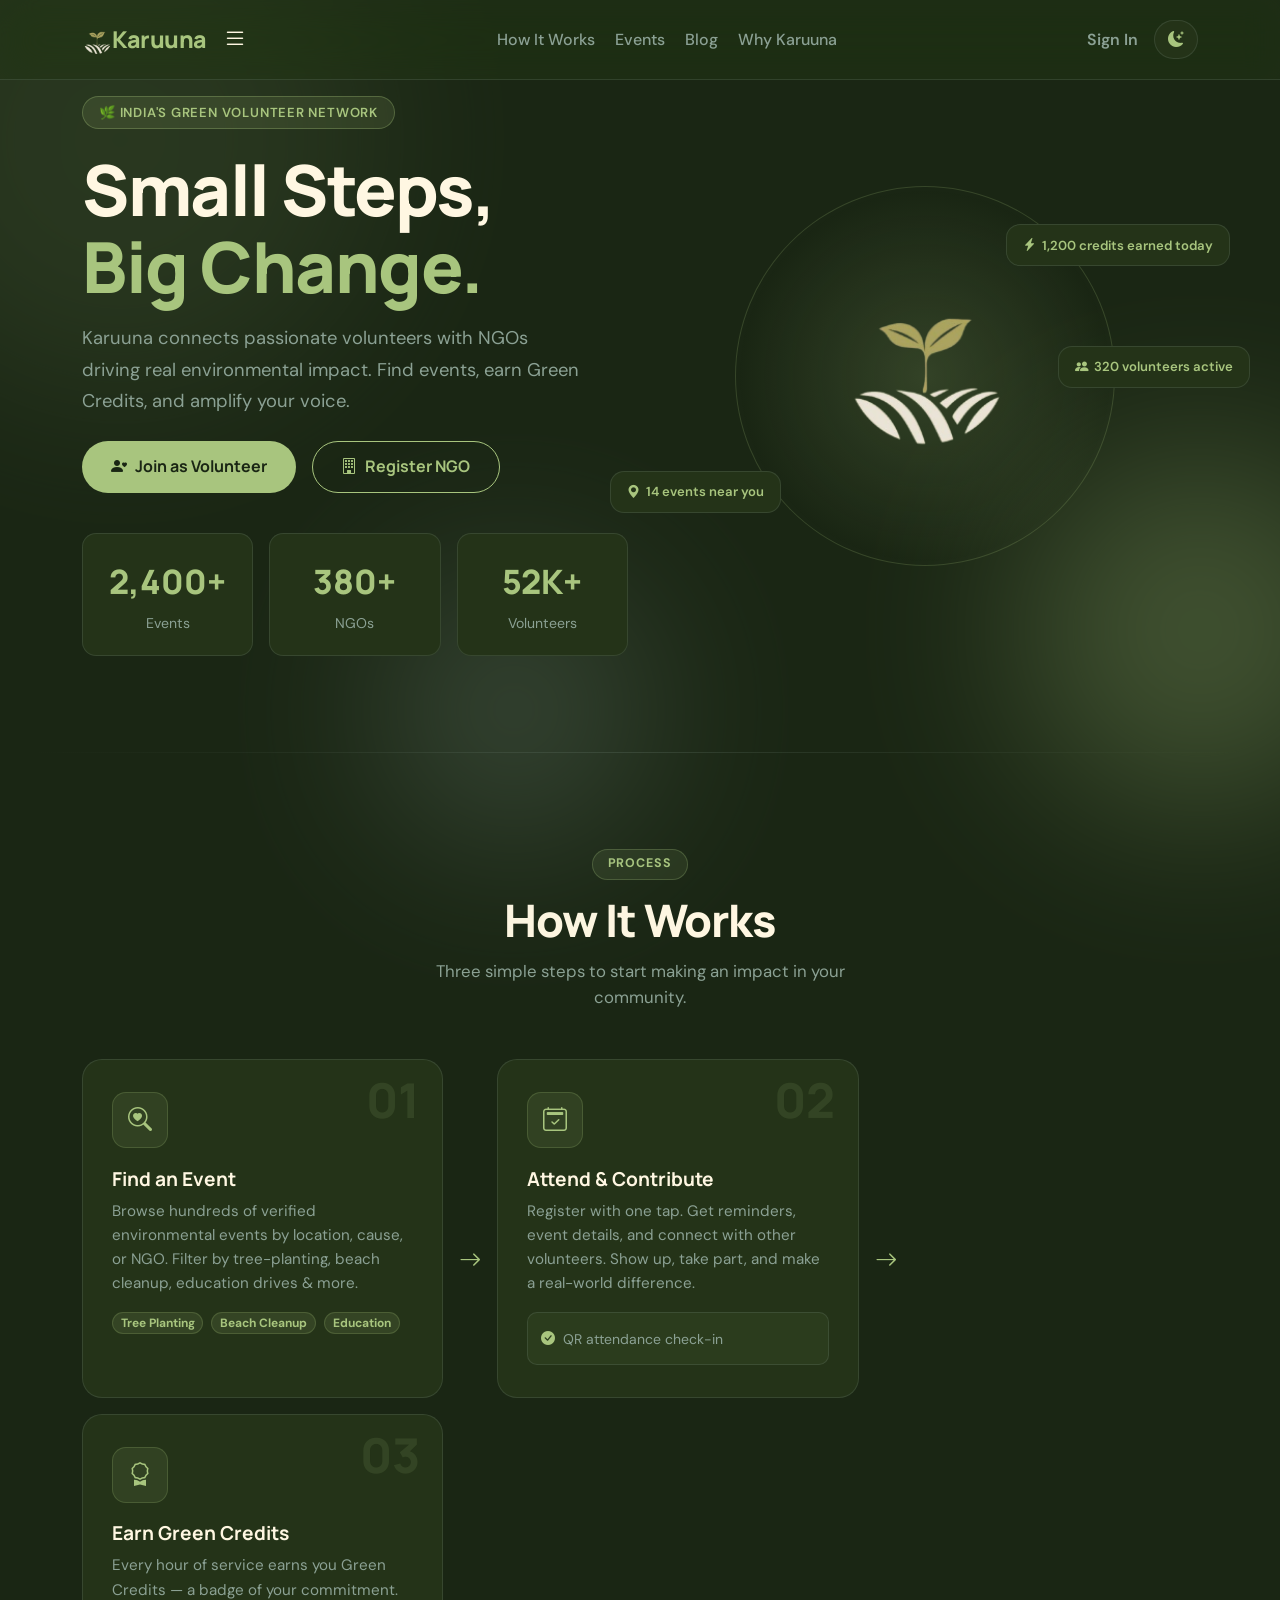
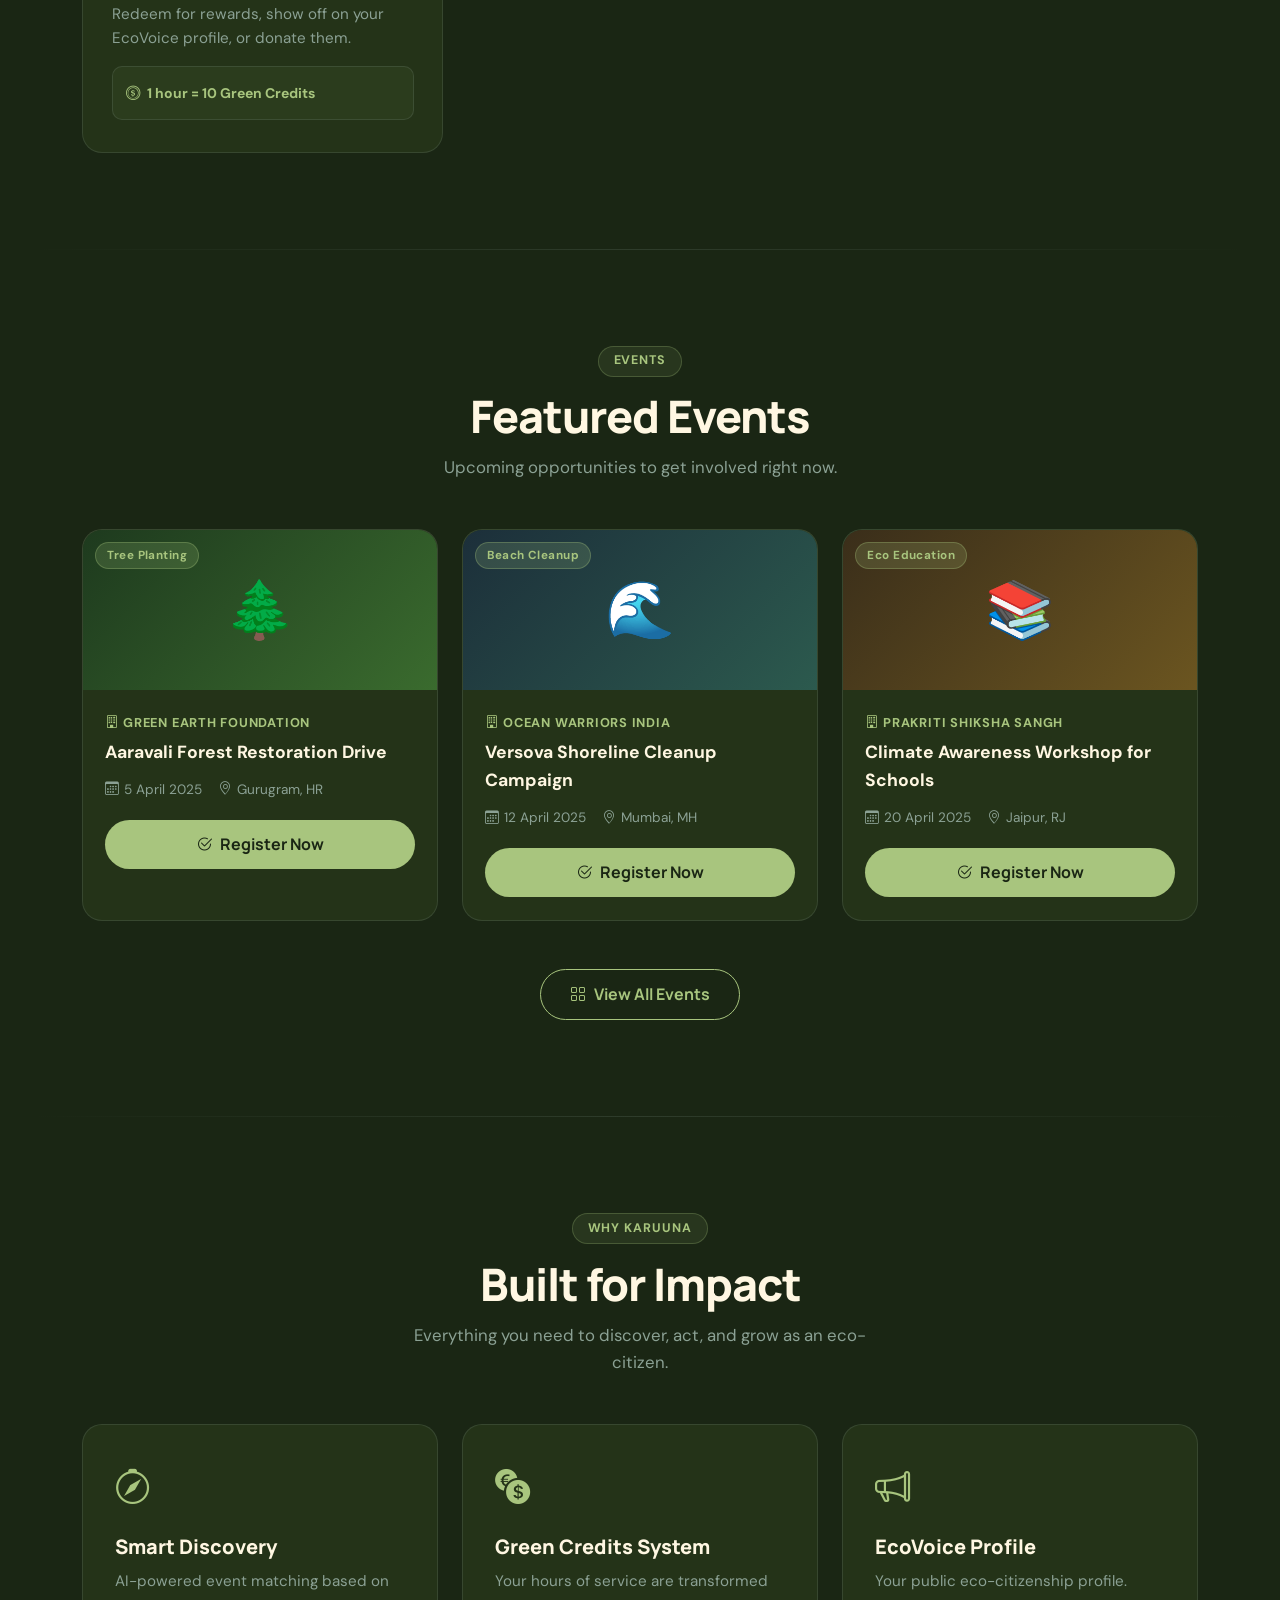
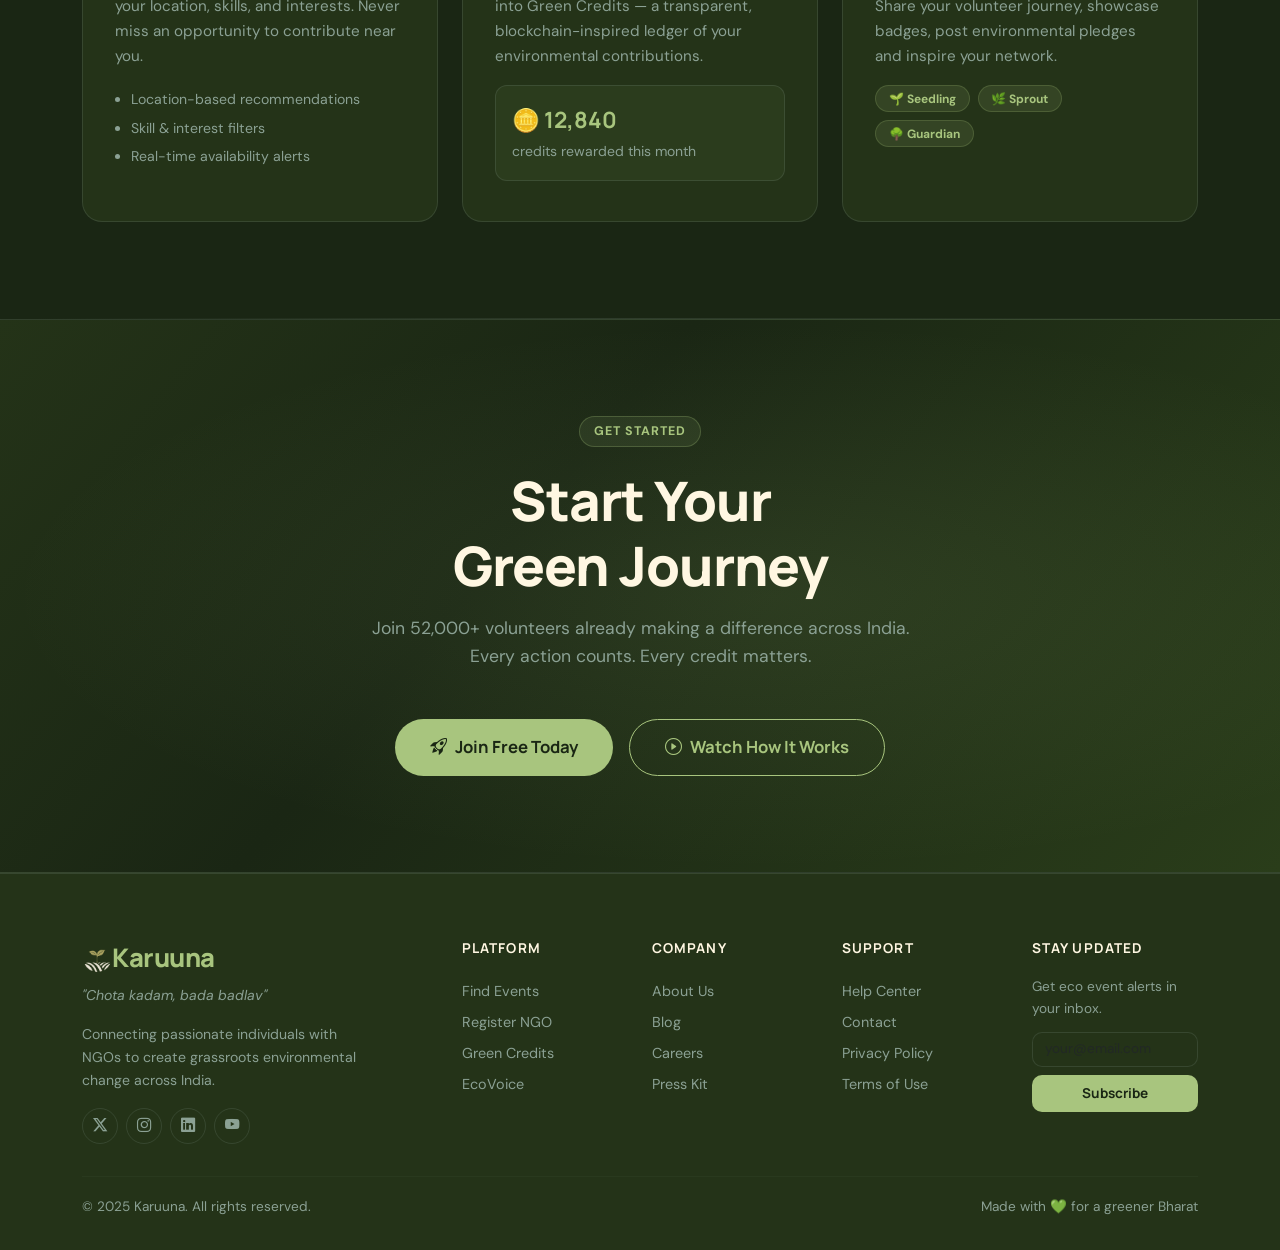
==== index.html @ 05a422e1 "hiee" ====
<!DOCTYPE html>
<html lang="en" data-theme="dark">
<head>
  <meta charset="UTF-8" />
  <meta name="viewport" content="width=device-width, initial-scale=1.0" />
  <title>Karuuna</title>
  <link rel="icon" href="image/weblogo.png">
  <link href="https://fonts.googleapis.com/css2?family=Manrope:wght@400;600;700;800;900&family=DM+Sans:ital,wght@0,300;0,400;0,500;0,600;1,400&display=swap" rel="stylesheet" />
  <link rel="stylesheet" href="https://cdn.jsdelivr.net/npm/bootstrap@5.3.3/dist/css/bootstrap.min.css" />
  <link rel="stylesheet" href="https://cdn.jsdelivr.net/npm/bootstrap-icons@1.11.3/font/bootstrap-icons.min.css" />
  <link rel="stylesheet" href="karuuna.css" />

</head>
<body>

<!-- PAGE TRANSITION OVERLAY -->
<div id="page-transition"></div>

<!-- ══════════ NAVBAR ══════════ -->
<nav id="mainNav" class="navbar navbar-expand-lg">
  <div class="container">
    <a class="navbar-brand ripple-btn" href="#"><img src="image/weblogo.png" alt="logo" width="30">Karuuna </a>
    <!-- <button class="navbar-toggler border-0" type="button" data-bs-toggle="collapse" data-bs-target="#navMenu" style="color:var(--accent)"> -->
      <i class="bi bi-list fs-4"></i>
    </button>
    <div class="collapse navbar-collapse" id="navMenu">
      <ul class="navbar-nav mx-auto gap-1">
        <li class="nav-item"><a class="nav-link" href="index.html#how-it-works">How It Works</a></li>
        <li class="nav-item"><a class="nav-link" href="events.html" data-nav-page="events.html">Events</a></li>
        <li class="nav-item"><a class="nav-link" href="blog.html" data-nav-page="blog.html">Blog</a></li>
        <li class="nav-item"><a class="nav-link" href="index.html#why-karuuna">Why Karuuna</a></li>
      </ul>
      <div class="d-flex align-items-center gap-3 mt-3 mt-lg-0">
        <a href="login.html" class="nav-link" data-nav-page="login.html" style="font-weight:600;color:var(--text-muted)">Sign In</a>
        <button id="themeToggle" title="Toggle theme"> 
          <i class="bi bi-moon-stars-fill" id="themeIcon"></i>
        </button>
      </div>
    </div>
  </div>
</nav>

<!-- ══════════ HERO ══════════ -->
<section id="hero">
  <!-- Blobs -->
  <div class="blob blob-1"></div>
  <div class="blob blob-2"></div>
  <div class="blob blob-3"></div>

  <div class="container position-relative">
    <div class="row align-items-center gy-5">
      <!-- Left -->
      <div class="col-lg-6">
        <div class="hero-eyebrow reveal">🌿 India's Green Volunteer Network</div>
        <h1 class="hero-title reveal d-100">
          Small Steps,<br><span>Big Change.</span>
        </h1>
        <p class="hero-sub reveal d-200">
          Karuuna connects passionate volunteers with NGOs driving real environmental impact. Find events, earn Green Credits, and amplify your voice.
        </p>
        <div class="d-flex flex-wrap gap-3 mt-4 reveal d-300">
          <button class="btn-primary-k ripple-btn" onclick="handleCTA(this,'signup.html')">
            <i class="bi bi-person-heart me-2"></i>Join as Volunteer
          </button>
          <button class="btn-outline-k ripple-btn" onclick="handleCTA(this,'signup.html')">
            <i class="bi bi-building me-2"></i>Register NGO
          </button>
        </div>

        <!-- Stats -->
        <div class="row g-3 mt-4 reveal d-400">
          <div class="col-4">
            <div class="stat-card">
              <div class="stat-number">2,400+</div>
              <div class="stat-label">Events</div>
            </div>
          </div>
          <div class="col-4">
            <div class="stat-card">
              <div class="stat-number">380+</div>
              <div class="stat-label">NGOs</div>
            </div>
          </div>
          <div class="col-4">
            <div class="stat-card">
              <div class="stat-number">52K+</div>
              <div class="stat-label">Volunteers</div>
            </div>
          </div>
        </div>
      </div>

      <!-- Right visual -->
      <div class="col-lg-6 d-none d-lg-flex justify-content-center hero-visual reveal d-200">
        <div class="hero-glow-circle"><img src="image/weblogo.png" alt="logo" width="170"></div>
        <div class="orbit-badge"><i class="bi bi-lightning-charge-fill"></i> 1,200 credits earned today</div>
        <div class="orbit-badge"><i class="bi bi-geo-alt-fill"></i> 14 events near you</div>
        <div class="orbit-badge"><i class="bi bi-people-fill"></i> 320 volunteers active</div>
      </div>
    </div>
  </div>
</section>

<div class="section-divider"></div>

<!-- ══════════ HOW IT WORKS ══════════ -->
<section id="how-it-works">
  <div class="container">
    <div class="text-center mb-5">
      <div class="section-chip reveal">Process</div>
      <h2 class="section-title reveal d-100">How It Works</h2>
      <p class="section-sub reveal d-200">Three simple steps to start making an impact in your community.</p>
    </div>

    <div class="row align-items-stretch g-3">
      <!-- Step 1 -->
      <div class="col-lg-4 reveal">
        <div class="step-card">
          <span class="step-number">01</span>
          <div class="step-icon"><i class="bi bi-search-heart"></i></div>
          <h4>Find an Event</h4>
          <p>Browse hundreds of verified environmental events by location, cause, or NGO. Filter by tree-planting, beach cleanup, education drives & more.</p>
          <div class="mt-3 d-flex flex-wrap gap-2">
            <span class="badge rounded-pill" style="background:rgba(168,197,126,0.12);color:var(--accent);border:1px solid rgba(168,197,126,0.2)">Tree Planting</span>
            <span class="badge rounded-pill" style="background:rgba(168,197,126,0.12);color:var(--accent);border:1px solid rgba(168,197,126,0.2)">Beach Cleanup</span>
            <span class="badge rounded-pill" style="background:rgba(168,197,126,0.12);color:var(--accent);border:1px solid rgba(168,197,126,0.2)">Education</span>
          </div>
        </div>
      </div>

      <!-- Arrow -->
      <div class="col-lg-auto d-none d-lg-flex step-connector">
        <i class="bi bi-arrow-right"></i>
      </div>

      <!-- Step 2 -->
      <div class="col-lg-4 reveal d-200">
        <div class="step-card">
          <span class="step-number">02</span>
          <div class="step-icon"><i class="bi bi-calendar2-check"></i></div>
          <h4>Attend & Contribute</h4>
          <p>Register with one tap. Get reminders, event details, and connect with other volunteers. Show up, take part, and make a real-world difference.</p>
          <div class="mt-3" style="background:rgba(168,197,126,0.06);border-radius:10px;padding:0.8rem;border:1px solid var(--border)">
            <small style="color:var(--text-muted)"><i class="bi bi-check-circle-fill me-1" style="color:var(--accent)"></i> QR attendance check-in</small>
          </div>
        </div>
      </div>

      <!-- Arrow -->
      <div class="col-lg-auto d-none d-lg-flex step-connector">
        <i class="bi bi-arrow-right"></i>
      </div>

      <!-- Step 3 -->
      <div class="col-lg-4 reveal d-300">
        <div class="step-card">
          <span class="step-number">03</span>
          <div class="step-icon"><i class="bi bi-award"></i></div>
          <h4>Earn Green Credits</h4>
          <p>Every hour of service earns you Green Credits — a badge of your commitment. Redeem for rewards, show off on your EcoVoice profile, or donate them.</p>
          <div class="mt-3" style="background:rgba(168,197,126,0.06);border-radius:10px;padding:0.8rem;border:1px solid var(--border)">
            <small style="color:var(--accent);font-weight:700"><i class="bi bi-coin me-1"></i> 1 hour = 10 Green Credits</small>
          </div>
        </div>
      </div>
    </div>
  </div>
</section>

<div class="section-divider"></div>

<!-- ══════════ FEATURED EVENTS ══════════ -->
<section id="events">
  <div class="container">
    <div class="text-center mb-5">
      <div class="section-chip reveal">Events</div>
      <h2 class="section-title reveal d-100">Featured Events</h2>
      <p class="section-sub reveal d-200">Upcoming opportunities to get involved right now.</p>
    </div>

    <div class="row g-4">
      <!-- Event 1 -->
      <div class="col-md-4 reveal">
        <div class="event-card">
          <div class="event-thumb e1">
            🌲
            <span class="badge-type">Tree Planting</span>
          </div>
          <div class="event-body">
            <div class="event-ngo"><i class="bi bi-building me-1"></i>Green Earth Foundation</div>
            <div class="event-title">Aaravali Forest Restoration Drive</div>
            <div class="event-meta">
              <span><i class="bi bi-calendar3"></i> 5 April 2025</span>
              <span><i class="bi bi-geo-alt"></i> Gurugram, HR</span>
            </div>
            <button class="btn-primary-k ripple-btn w-100" onclick="handleCTA(this)">
              <i class="bi bi-check2-circle me-2"></i>Register Now
            </button>
          </div>
        </div>
      </div>

      <!-- Event 2 -->
      <div class="col-md-4 reveal d-200">
        <div class="event-card">
          <div class="event-thumb e2">
            🌊
            <span class="badge-type">Beach Cleanup</span>
          </div>
          <div class="event-body">
            <div class="event-ngo"><i class="bi bi-building me-1"></i>Ocean Warriors India</div>
            <div class="event-title">Versova Shoreline Cleanup Campaign</div>
            <div class="event-meta">
              <span><i class="bi bi-calendar3"></i> 12 April 2025</span>
              <span><i class="bi bi-geo-alt"></i> Mumbai, MH</span>
            </div>
            <button class="btn-primary-k ripple-btn w-100" onclick="handleCTA(this)">
              <i class="bi bi-check2-circle me-2"></i>Register Now
            </button>
          </div>
        </div>
      </div>

      <!-- Event 3 -->
      <div class="col-md-4 reveal d-300">
        <div class="event-card">
          <div class="event-thumb e3">
            📚
            <span class="badge-type">Eco Education</span>
          </div>
          <div class="event-body">
            <div class="event-ngo"><i class="bi bi-building me-1"></i>Prakriti Shiksha Sangh</div>
            <div class="event-title">Climate Awareness Workshop for Schools</div>
            <div class="event-meta">
              <span><i class="bi bi-calendar3"></i> 20 April 2025</span>
              <span><i class="bi bi-geo-alt"></i> Jaipur, RJ</span>
            </div>
            <button class="btn-primary-k ripple-btn w-100" onclick="handleCTA(this)">
              <i class="bi bi-check2-circle me-2"></i>Register Now
            </button>
          </div>
        </div>
      </div>
    </div>

    <div class="text-center mt-5 reveal">
      <button class="btn-outline-k ripple-btn" onclick="handleCTA(this)">
        <i class="bi bi-grid me-2"></i>View All Events
      </button>
    </div>
  </div>
</section>

<div class="section-divider"></div>

<!-- ══════════ WHY KARUUNA ══════════ -->
<section id="why-karuuna">
  <div class="container">
    <div class="text-center mb-5">
      <div class="section-chip reveal">Why Karuuna</div>
      <h2 class="section-title reveal d-100">Built for Impact</h2>
      <p class="section-sub reveal d-200">Everything you need to discover, act, and grow as an eco-citizen.</p>
    </div>

    <div class="row g-4">
      <!-- Discovery -->
      <div class="col-md-4 reveal">
        <div class="feature-card">
          <div class="feature-icon"><i class="bi bi-compass"></i></div>
          <h4>Smart Discovery</h4>
          <p>AI-powered event matching based on your location, skills, and interests. Never miss an opportunity to contribute near you.</p>
          <ul class="mt-3 ps-3" style="color:var(--text-muted);font-size:0.88rem;line-height:2">
            <li>Location-based recommendations</li>
            <li>Skill & interest filters</li>
            <li>Real-time availability alerts</li>
          </ul>
        </div>
      </div>

      <!-- Green Credits -->
      <div class="col-md-4 reveal d-200">
        <div class="feature-card">
          <div class="feature-icon"><i class="bi bi-currency-exchange"></i></div>
          <h4>Green Credits System</h4>
          <p>Your hours of service are transformed into Green Credits — a transparent, blockchain-inspired ledger of your environmental contributions.</p>
          <div class="mt-3 p-3" style="background:rgba(168,197,126,0.06);border-radius:12px;border:1px solid var(--border)">
            <div style="color:var(--accent);font-weight:700;font-size:1.4rem;font-family:Manrope">🪙 12,840</div>
            <small style="color:var(--text-muted)">credits rewarded this month</small>
          </div>
        </div>
      </div>

      <!-- EcoVoice -->
      <div class="col-md-4 reveal d-300">
        <div class="feature-card">
          <div class="feature-icon"><i class="bi bi-megaphone"></i></div>
          <h4>EcoVoice Profile</h4>
          <p>Your public eco-citizenship profile. Share your volunteer journey, showcase badges, post environmental pledges and inspire your network.</p>
          <div class="d-flex gap-2 mt-3 flex-wrap">
            <span class="badge rounded-pill" style="background:rgba(168,197,126,0.12);color:var(--accent);border:1px solid rgba(168,197,126,0.2);padding:0.4rem 0.8rem">🌱 Seedling</span>
            <span class="badge rounded-pill" style="background:rgba(168,197,126,0.12);color:var(--accent);border:1px solid rgba(168,197,126,0.2);padding:0.4rem 0.8rem">🌿 Sprout</span>
            <span class="badge rounded-pill" style="background:rgba(168,197,126,0.12);color:var(--accent);border:1px solid rgba(168,197,126,0.2);padding:0.4rem 0.8rem">🌳 Guardian</span>
          </div>
        </div>
      </div>
    </div>
  </div>
</section>

<div class="section-divider"></div>

<!-- ══════════ CTA BANNER ══════════ -->
<section id="cta-banner">
  <div class="container position-relative text-center">
    <div class="reveal">
      <div class="section-chip">Get Started</div>
      <h2 class="cta-title mt-2">Start Your<br>Green Journey</h2>
      <p class="cta-sub mt-3 mb-5">Join 52,000+ volunteers already making a difference across India.<br>Every action counts. Every credit matters.</p>
      <div class="d-flex justify-content-center flex-wrap gap-3">
        <button class="btn-primary-k ripple-btn" style="padding:0.9rem 2.2rem;font-size:1.05rem" onclick="handleCTA(this)">
          <i class="bi bi-rocket-takeoff me-2"></i>Join Free Today
        </button>
        <button class="btn-outline-k ripple-btn" style="padding:0.9rem 2.2rem;font-size:1.05rem" onclick="handleCTA(this)">
          <i class="bi bi-play-circle me-2"></i>Watch How It Works
        </button>
      </div>
    </div>
  </div>
</section>

<!-- ══════════ FOOTER ══════════ -->
<footer>
  <div class="container">
    <div class="row gy-4">
      <!-- Brand -->
      <div class="col-lg-4">
        <div class="footer-brand"><img src="image/weblogo.png" alt="logo" width="30">Karuuna </div>
        <div class="footer-tagline">"Chota kadam, bada badlav"</div>
        <p class="mt-3" style="color:var(--text-muted);font-size:0.88rem;max-width:280px;line-height:1.65">
          Connecting passionate individuals with NGOs to create grassroots environmental change across India.
        </p>
        <div class="d-flex gap-2 mt-3">
          <a href="#" class="social-icon"><i class="bi bi-twitter-x"></i></a>
          <a href="#" class="social-icon"><i class="bi bi-instagram"></i></a>
          <a href="#" class="social-icon"><i class="bi bi-linkedin"></i></a>
          <a href="#" class="social-icon"><i class="bi bi-youtube"></i></a>
        </div>
      </div>

      <!-- Links -->
      <div class="col-6 col-lg-2">
        <div class="footer-heading">Platform</div>
        <a href="#" class="footer-link">Find Events</a>
        <a href="#" class="footer-link">Register NGO</a>
        <a href="#" class="footer-link">Green Credits</a>
        <a href="#" class="footer-link">EcoVoice</a>
      </div>

      <div class="col-6 col-lg-2">
        <div class="footer-heading">Company</div>
        <a href="#" class="footer-link">About Us</a>
        <a href="#" class="footer-link">Blog</a>
        <a href="#" class="footer-link">Careers</a>
        <a href="#" class="footer-link">Press Kit</a>
      </div>

      <div class="col-6 col-lg-2">
        <div class="footer-heading">Support</div>
        <a href="#" class="footer-link">Help Center</a>
        <a href="#" class="footer-link">Contact</a>
        <a href="#" class="footer-link">Privacy Policy</a>
        <a href="#" class="footer-link">Terms of Use</a>
      </div>

      <!-- Newsletter -->
      <div class="col-lg-2">
        <div class="footer-heading">Stay Updated</div>
        <p style="color:var(--text-muted);font-size:0.85rem;margin-bottom:0.8rem">Get eco event alerts in your inbox.</p>
        <div class="d-flex gap-2 flex-column">
          <input type="email" placeholder="your@email.com" class="form-control" style="background:var(--card-bg);border:1px solid var(--border);color:var(--text);border-radius:10px;font-size:0.85rem" />
          <button class="btn-primary-k ripple-btn" style="border-radius:10px;padding:0.5rem 1rem;font-size:0.85rem" onclick="handleCTA(this)">Subscribe</button>
        </div>
      </div>
    </div>

    <hr class="footer-divider" />
    <div class="d-flex flex-wrap justify-content-between align-items-center gap-2 footer-bottom">
      <span>© 2025 Karuuna. All rights reserved.</span>
      <span>Made with 💚 for a greener Bharat</span>
    </div>
  </div>
</footer>

<script src="https://cdn.jsdelivr.net/npm/bootstrap@5.3.3/dist/js/bootstrap.bundle.min.js"></script>
<script src="karuuna.js"></script>
<script>
  // ── Scroll-hide navbar ──────────────────────────
  const nav = document.getElementById('mainNav');
  let lastY = 0;
  window.addEventListener('scroll', () => {
    const y = window.scrollY;
    nav.classList.toggle('hide', y > lastY && y > 100);
    lastY = y;
  });

  // ── Dark mode toggle ────────────────────────────
  const html = document.documentElement;
  const icon = document.getElementById('themeIcon');
  document.getElementById('themeToggle').addEventListener('click', () => {
    const isDark = html.getAttribute('data-theme') === 'dark';
    html.setAttribute('data-theme', isDark ? 'light' : 'dark');
    icon.className = isDark ? 'bi bi-sun-fill' : 'bi bi-moon-stars-fill';
  });

  // ── Ripple effect ───────────────────────────────
  document.querySelectorAll('.ripple-btn').forEach(btn => {
    btn.addEventListener('click', function (e) {
      const ripple = document.createElement('span');
      ripple.className = 'ripple';
      const rect = this.getBoundingClientRect();
      const size = Math.max(rect.width, rect.height);
      ripple.style.cssText = `width:${size}px;height:${size}px;left:${e.clientX - rect.left - size/2}px;top:${e.clientY - rect.top - size/2}px`;
      this.appendChild(ripple);
      ripple.addEventListener('animationend', () => ripple.remove());
    });
  });

  // ── CTA page transition ─────────────────────────
  function handleCTA(btn) {
    const overlay = document.getElementById('page-transition');
    overlay.classList.add('active');
    setTimeout(() => overlay.classList.remove('active'), 700);
  }

  // ── Scroll reveal ───────────────────────────────
  const observer = new IntersectionObserver(entries => {
    entries.forEach(e => { if (e.isIntersecting) e.target.classList.add('visible'); });
  }, { threshold: 0.12 });
  document.querySelectorAll('.reveal').forEach(el => observer.observe(el));
</script>
</body>
</html>
---- karuuna.css ----
/* ═══════════════════════════════════════════════════════
   KARUUNA — Shared Stylesheet
   All pages import this file for consistent design.
═══════════════════════════════════════════════════════ */

/* ── FONTS (import in HTML <head>) ─────────────────── */
/* @import url('https://fonts.googleapis.com/css2?family=Manrope:wght@400;600;700;800;900&family=DM+Sans:ital,wght@0,300;0,400;0,500;0,600;1,400&display=swap'); */

/* ── CSS VARIABLES ──────────────────────────────────── */
:root {
  --bg:          #1a2614;
  --primary:     #4F633D;
  --secondary:   #8BA194;
  --cream:       #FFF7E2;
  --card-bg:     #243318;
  --accent:      #A8C57E;
  --text:        #FFF7E2;
  --text-muted:  #8BA194;
  --border:      rgba(139,161,148,0.18);
  --glass:       rgba(36,51,24,0.55);
  --shadow:      0 8px 40px rgba(0,0,0,0.45);
  --radius-lg:   20px;
  --radius-md:   14px;
  --radius-sm:   10px;
  --radius-pill: 50px;
}

[data-theme="light"] {
  --bg:          #f4f8f0;
  --primary:     #4F633D;
  --secondary:   #5e7a65;
  --cream:       #1a2614;
  --card-bg:     #ddebd5;
  --accent:      #3a5c28;
  --text:        #1a2614;
  --text-muted:  #4F633D;
  --border:      rgba(79,99,61,0.18);
  --glass:       rgba(220,235,208,0.72);
}

/* ── RESET & BASE ────────────────────────────────────── */
*, *::before, *::after { box-sizing: border-box; margin: 0; padding: 0; }
html { scroll-behavior: smooth; }

body {
  background: var(--bg);
  color: var(--text);
  font-family: 'DM Sans', sans-serif;
  font-size: 1rem;
  line-height: 1.6;
  transition: background 0.4s, color 0.4s;
  overflow-x: hidden;
}

h1, h2, h3, h4, h5, h6 { font-family: 'Manrope', sans-serif; }
a { text-decoration: none; }
img { max-width: 100%; }

/* ── PAGE TRANSITION ────────────────────────────────── */
#page-transition {
  position: fixed;
  inset: 0;
  background: var(--accent);
  z-index: 9999;
  transform: translateX(-100%);
  transition: transform 0.4s cubic-bezier(0.77,0,0.18,1);
  pointer-events: none;
}
#page-transition.active { transform: translateX(0); }

/* ── NAVBAR ─────────────────────────────────────────── */
#mainNav {
  position: fixed; top: 0; left: 0; right: 0; z-index: 1000;
  padding: 1rem 0;
  background: var(--glass);
  backdrop-filter: blur(18px) saturate(1.4);
  -webkit-backdrop-filter: blur(18px) saturate(1.4);
  border-bottom: 1px solid var(--border);
  transition: transform 0.35s ease, background 0.4s;
}
#mainNav.hide { transform: translateY(-110%); }

.navbar-brand {
  font-family: 'Manrope', sans-serif;
  font-weight: 900;
  font-size: 1.45rem;
  color: var(--accent) !important;
  letter-spacing: -0.5px;
}
.nav-link {
  color: var(--text-muted) !important;
  font-weight: 500;
  transition: color 0.2s;
}
.nav-link:hover,
.nav-link.active { color: var(--accent) !important; }

#themeToggle {
  background: var(--card-bg);
  border: 1px solid var(--border);
  color: var(--accent);
  border-radius: var(--radius-pill);
  padding: 0.35rem 0.8rem;
  font-size: 1rem;
  cursor: pointer;
  transition: background 0.2s;
}
#themeToggle:hover { background: var(--primary); }

/* ── BUTTONS ────────────────────────────────────────── */
.btn-primary-k {
  background: var(--accent);
  color: #1a2614;
  border: none;
  border-radius: var(--radius-pill);
  font-family: 'Manrope', sans-serif;
  font-weight: 700;
  padding: 0.75rem 1.8rem;
  font-size: 1rem;
  cursor: pointer;
  position: relative;
  overflow: hidden;
  transition: transform 0.2s, box-shadow 0.2s;
  display: inline-flex;
  align-items: center;
  justify-content: center;
}
.btn-primary-k:hover { transform: translateY(-2px); box-shadow: 0 6px 28px rgba(168,197,126,0.4); }

.btn-outline-k {
  background: transparent;
  color: var(--accent);
  border: 1.5px solid var(--accent);
  border-radius: var(--radius-pill);
  font-family: 'Manrope', sans-serif;
  font-weight: 700;
  padding: 0.75rem 1.8rem;
  font-size: 1rem;
  cursor: pointer;
  transition: background 0.2s, color 0.2s, transform 0.2s;
  display: inline-flex;
  align-items: center;
  justify-content: center;
}
.btn-outline-k:hover { background: var(--accent); color: #1a2614; transform: translateY(-2px); }

.btn-danger-k {
  background: #d94f4f;
  color: #fff;
  border: none;
  border-radius: var(--radius-pill);
  font-family: 'Manrope', sans-serif;
  font-weight: 700;
  padding: 0.65rem 1.5rem;
  font-size: 0.95rem;
  cursor: pointer;
  transition: transform 0.2s, box-shadow 0.2s;
}
.btn-danger-k:hover { transform: translateY(-2px); box-shadow: 0 4px 20px rgba(217,79,79,0.4); }

/* ripple */
.ripple-btn { position: relative; overflow: hidden; }
.ripple-btn .ripple {
  position: absolute;
  border-radius: 50%;
  background: rgba(255,255,255,0.3);
  transform: scale(0);
  animation: rippleAnim 0.6s linear;
  pointer-events: none;
}
@keyframes rippleAnim { to { transform: scale(4); opacity: 0; } }

/* ── FORM ELEMENTS ──────────────────────────────────── */
.k-input {
  width: 100%;
  background: var(--card-bg);
  border: 1px solid var(--border);
  color: var(--text);
  border-radius: var(--radius-md);
  padding: 0.75rem 1rem;
  font-family: 'DM Sans', sans-serif;
  font-size: 0.95rem;
  transition: border-color 0.2s, box-shadow 0.2s;
  outline: none;
}
.k-input::placeholder { color: var(--text-muted); }
.k-input:focus { border-color: var(--accent); box-shadow: 0 0 0 3px rgba(168,197,126,0.15); }

.k-select {
  width: 100%;
  background: var(--card-bg);
  border: 1px solid var(--border);
  color: var(--text);
  border-radius: var(--radius-md);
  padding: 0.75rem 1rem;
  font-family: 'DM Sans', sans-serif;
  font-size: 0.95rem;
  outline: none;
  cursor: pointer;
  appearance: none;
  background-image: url("data:image/svg+xml,%3Csvg xmlns='http://www.w3.org/2000/svg' width='12' height='12' viewBox='0 0 12 12'%3E%3Cpath fill='%238BA194' d='M6 8L1 3h10z'/%3E%3C/svg%3E");
  background-repeat: no-repeat;
  background-position: right 1rem center;
}
.k-select:focus { border-color: var(--accent); }

.k-label {
  display: block;
  font-weight: 600;
  font-size: 0.88rem;
  color: var(--text-muted);
  margin-bottom: 0.45rem;
  text-transform: uppercase;
  letter-spacing: 0.05em;
}

.form-group { margin-bottom: 1.4rem; }

/* ── SECTION SHARED ──────────────────────────────────── */
section { padding: 6rem 0; }

.section-chip {
  display: inline-block;
  background: rgba(168,197,126,0.1);
  color: var(--accent);
  border: 1px solid rgba(168,197,126,0.25);
  border-radius: var(--radius-pill);
  padding: 0.28rem 0.9rem;
  font-size: 0.78rem;
  font-weight: 700;
  letter-spacing: 0.08em;
  text-transform: uppercase;
  margin-bottom: 0.8rem;
}
.section-title {
  font-size: clamp(1.9rem, 4vw, 2.8rem);
  font-weight: 800;
  letter-spacing: -1px;
  color: var(--text);
}
.section-sub {
  color: var(--text-muted);
  font-size: 1.05rem;
  max-width: 500px;
  margin: 0.7rem auto 0;
}

.section-divider {
  height: 1px;
  background: linear-gradient(90deg, transparent, var(--border), transparent);
  margin: 0 2rem;
}

/* ── CARDS ───────────────────────────────────────────── */
.k-card {
  background: var(--card-bg);
  border: 1px solid var(--border);
  border-radius: var(--radius-lg);
  padding: 2rem;
  transition: transform 0.3s, box-shadow 0.3s;
}
.k-card:hover {
  transform: translateY(-6px);
  box-shadow: 0 20px 50px rgba(0,0,0,0.3);
}

/* ── EVENT CARDS ─────────────────────────────────────── */
.event-card {
  background: var(--card-bg);
  border: 1px solid var(--border);
  border-radius: var(--radius-lg);
  overflow: hidden;
  transition: transform 0.3s, box-shadow 0.3s;
  height: 100%;
}
.event-card:hover { transform: translateY(-8px); box-shadow: 0 20px 50px rgba(0,0,0,0.35); }

.event-thumb {
  height: 160px;
  display: flex;
  align-items: center;
  justify-content: center;
  font-size: 3.5rem;
  position: relative;
}
.event-thumb.e1 { background: linear-gradient(135deg, #1e3a1e, #3a6b2e); }
.event-thumb.e2 { background: linear-gradient(135deg, #1c2f3a, #2c5a4e); }
.event-thumb.e3 { background: linear-gradient(135deg, #3a2e1a, #6b5520); }
.event-thumb.e4 { background: linear-gradient(135deg, #2a1a3a, #4e2c6b); }
.event-thumb.e5 { background: linear-gradient(135deg, #1a3a35, #2c6b5a); }
.event-thumb.e6 { background: linear-gradient(135deg, #3a1a1a, #6b2c2c); }

.badge-type {
  position: absolute;
  top: 12px; left: 12px;
  background: rgba(168,197,126,0.18);
  color: var(--accent);
  border: 1px solid rgba(168,197,126,0.3);
  border-radius: var(--radius-pill);
  padding: 0.2rem 0.7rem;
  font-size: 0.73rem;
  font-weight: 700;
  letter-spacing: 0.04em;
}
.event-body { padding: 1.4rem; }
.event-ngo {
  color: var(--accent);
  font-size: 0.8rem;
  font-weight: 700;
  text-transform: uppercase;
  letter-spacing: 0.06em;
  margin-bottom: 0.3rem;
}
.event-title { font-weight: 700; font-size: 1.1rem; margin-bottom: 0.8rem; color: var(--text); }
.event-meta { color: var(--text-muted); font-size: 0.85rem; display: flex; gap: 1rem; flex-wrap: wrap; margin-bottom: 1.2rem; }
.event-meta span { display: flex; align-items: center; gap: 0.3rem; }

.credits-badge {
  position: absolute;
  top: 12px; right: 12px;
  background: rgba(168,197,126,0.2);
  border: 1px solid rgba(168,197,126,0.35);
  border-radius: var(--radius-pill);
  padding: 0.2rem 0.65rem;
  font-size: 0.75rem;
  font-weight: 700;
  color: var(--accent);
}

/* ── STEP CARDS (How It Works) ───────────────────────── */
.step-card {
  background: var(--card-bg);
  border: 1px solid var(--border);
  border-radius: var(--radius-lg);
  padding: 2rem 1.8rem;
  position: relative;
  transition: transform 0.3s, box-shadow 0.3s;
  height: 100%;
}
.step-card:hover { transform: translateY(-8px); box-shadow: 0 20px 50px rgba(0,0,0,0.3); }
.step-number {
  font-family: 'Manrope', sans-serif;
  font-size: 3rem;
  font-weight: 900;
  color: rgba(168,197,126,0.12);
  position: absolute;
  top: 1rem; right: 1.4rem;
  line-height: 1;
}
.step-icon {
  width: 56px; height: 56px;
  background: rgba(168,197,126,0.1);
  border: 1px solid rgba(168,197,126,0.2);
  border-radius: var(--radius-md);
  display: flex; align-items: center; justify-content: center;
  font-size: 1.5rem;
  color: var(--accent);
  margin-bottom: 1.2rem;
}
.step-card h4 { font-weight: 700; font-size: 1.2rem; color: var(--text); margin-bottom: 0.5rem; }
.step-card p { color: var(--text-muted); font-size: 0.95rem; }
.step-connector {
  display: flex; align-items: center; justify-content: center;
  color: var(--accent); font-size: 1.4rem; padding-top: 4rem;
}

/* ── FEATURE CARDS ───────────────────────────────────── */
.feature-card {
  background: var(--card-bg);
  border: 1px solid var(--border);
  border-radius: var(--radius-lg);
  padding: 2.2rem 2rem;
  transition: transform 0.3s, box-shadow 0.3s, border-color 0.3s;
  height: 100%;
  position: relative;
  overflow: hidden;
}
.feature-card::before {
  content: '';
  position: absolute;
  top: 0; left: 0; right: 0;
  height: 3px;
  background: linear-gradient(90deg, var(--accent), transparent);
  opacity: 0;
  transition: opacity 0.3s;
}
.feature-card:hover { transform: translateY(-8px); box-shadow: 0 20px 50px rgba(0,0,0,0.3); border-color: rgba(168,197,126,0.35); }
.feature-card:hover::before { opacity: 1; }
.feature-icon { font-size: 2.2rem; color: var(--accent); margin-bottom: 1.2rem; }
.feature-card h4 { font-weight: 800; font-size: 1.25rem; margin-bottom: 0.6rem; }
.feature-card p { color: var(--text-muted); font-size: 0.95rem; line-height: 1.65; }

/* ── STAT CARDS ──────────────────────────────────────── */
.stat-card {
  background: var(--card-bg);
  border: 1px solid var(--border);
  border-radius: var(--radius-md);
  padding: 1.3rem 1.5rem;
  text-align: center;
  backdrop-filter: blur(8px);
}
.stat-number {
  font-family: 'Manrope', sans-serif;
  font-size: 2.1rem;
  font-weight: 900;
  color: var(--accent);
}
.stat-label { color: var(--text-muted); font-size: 0.88rem; margin-top: 0.2rem; }

/* ── BADGE / TAG ─────────────────────────────────────── */
.k-badge {
  display: inline-flex;
  align-items: center;
  gap: 0.3rem;
  background: rgba(168,197,126,0.12);
  color: var(--accent);
  border: 1px solid rgba(168,197,126,0.2);
  border-radius: var(--radius-pill);
  padding: 0.3rem 0.75rem;
  font-size: 0.82rem;
  font-weight: 600;
}
.k-badge.success { background: rgba(72,187,120,0.12); color: #48bb78; border-color: rgba(72,187,120,0.25); }
.k-badge.warning { background: rgba(237,192,66,0.12); color: #edc042; border-color: rgba(237,192,66,0.25); }
.k-badge.danger  { background: rgba(217,79,79,0.12);  color: #d94f4f;  border-color: rgba(217,79,79,0.25); }
.k-badge.info    { background: rgba(66,153,225,0.12);  color: #4299e1;  border-color: rgba(66,153,225,0.25); }

/* ── DASHBOARD SIDEBAR ───────────────────────────────── */
.sidebar {
  background: var(--card-bg);
  border: 1px solid var(--border);
  border-radius: var(--radius-lg);
  padding: 1.5rem;
  min-height: 400px;
}
.sidebar-link {
  display: flex;
  align-items: center;
  gap: 0.75rem;
  padding: 0.75rem 1rem;
  border-radius: var(--radius-sm);
  color: var(--text-muted);
  font-weight: 500;
  font-size: 0.95rem;
  transition: background 0.2s, color 0.2s;
  cursor: pointer;
  border: none;
  background: transparent;
  width: 100%;
  text-align: left;
}
.sidebar-link:hover { background: rgba(168,197,126,0.08); color: var(--text); }
.sidebar-link.active { background: rgba(168,197,126,0.12); color: var(--accent); font-weight: 700; }
.sidebar-link i { font-size: 1.1rem; width: 22px; }

/* ── CREDIT DISPLAY ──────────────────────────────────── */
.credits-display {
  background: linear-gradient(135deg, rgba(168,197,126,0.15), rgba(79,99,61,0.2));
  border: 1px solid rgba(168,197,126,0.3);
  border-radius: var(--radius-lg);
  padding: 2rem;
  text-align: center;
}
.credits-display .credits-value {
  font-family: 'Manrope', sans-serif;
  font-size: 3.5rem;
  font-weight: 900;
  color: var(--accent);
  line-height: 1;
}
.credits-display .credits-label {
  color: var(--text-muted);
  font-size: 0.9rem;
  margin-top: 0.4rem;
}

/* ── TIMELINE ────────────────────────────────────────── */
.timeline { position: relative; padding-left: 2rem; }
.timeline::before {
  content: '';
  position: absolute;
  left: 0.55rem;
  top: 0; bottom: 0;
  width: 2px;
  background: var(--border);
}
.timeline-item {
  position: relative;
  padding-bottom: 2rem;
}
.timeline-item::before {
  content: '';
  position: absolute;
  left: -1.6rem;
  top: 0.3rem;
  width: 12px; height: 12px;
  border-radius: 50%;
  background: var(--accent);
  border: 2px solid var(--bg);
}
.timeline-date { font-size: 0.8rem; color: var(--text-muted); margin-bottom: 0.25rem; }
.timeline-title { font-weight: 700; font-size: 0.95rem; color: var(--text); }
.timeline-meta { font-size: 0.85rem; color: var(--text-muted); }

/* ── FLOATING BLOBS (Hero / Backgrounds) ─────────────── */
.blob {
  position: absolute;
  border-radius: 50%;
  filter: blur(90px);
  opacity: 0.28;
  animation: float 12s ease-in-out infinite;
  pointer-events: none;
}
.blob-1 { width: 520px; height: 520px; background: #4F633D; top: -120px; left: -140px; animation-delay: 0s; }
.blob-2 { width: 360px; height: 360px; background: #A8C57E; top: 50%; right: -100px; animation-delay: -4s; }
.blob-3 { width: 260px; height: 260px; background: #8BA194; bottom: 60px; left: 30%; animation-delay: -8s; }

@keyframes float {
  0%, 100% { transform: translateY(0) scale(1); }
  50%       { transform: translateY(-40px) scale(1.06); }
}

/* ── HERO ────────────────────────────────────────────── */
.hero-eyebrow {
  display: inline-block;
  background: rgba(168,197,126,0.12);
  border: 1px solid rgba(168,197,126,0.3);
  color: var(--accent);
  border-radius: var(--radius-pill);
  padding: 0.3rem 1rem;
  font-size: 0.82rem;
  font-weight: 600;
  letter-spacing: 0.06em;
  text-transform: uppercase;
  margin-bottom: 1.4rem;
}
.hero-title {
  font-size: clamp(2.6rem, 6vw, 4.4rem);
  font-weight: 900;
  line-height: 1.1;
  color: var(--cream);
  letter-spacing: -1.5px;
}
.hero-title span { color: var(--accent); }
.hero-sub {
  color: var(--text-muted);
  font-size: 1.15rem;
  max-width: 500px;
  margin-top: 1.1rem;
  line-height: 1.7;
}

/* ── HERO GLOW CIRCLE ────────────────────────────────── */
.hero-visual { position: relative; display: flex; align-items: center; justify-content: center; }
.hero-glow-circle {
  width: 380px; height: 380px;
  border-radius: 50%;
  background: radial-gradient(circle, rgba(168,197,126,0.18) 0%, transparent 70%);
  border: 1.5px solid rgba(168,197,126,0.2);
  display: flex; align-items: center; justify-content: center;
  font-size: 7rem;
  animation: pulse-glow 4s ease-in-out infinite;
}
@keyframes pulse-glow {
  0%, 100% { box-shadow: 0 0 40px rgba(168,197,126,0.1); }
  50%       { box-shadow: 0 0 100px rgba(168,197,126,0.3); }
}
.orbit-badge {
  position: absolute;
  background: var(--card-bg);
  border: 1px solid var(--border);
  border-radius: var(--radius-md);
  padding: 0.6rem 1rem;
  font-size: 0.82rem;
  font-weight: 600;
  color: var(--accent);
  display: flex; align-items: center; gap: 0.4rem;
  animation: float 7s ease-in-out infinite;
}
.orbit-badge:nth-child(2) { top: 10%; right: -20px; animation-delay: -2s; }
.orbit-badge:nth-child(3) { bottom: 14%; left: -30px; animation-delay: -5s; }
.orbit-badge:nth-child(4) { top: 42%; right: -40px; animation-delay: -3.5s; }

/* ── CTA BANNER ──────────────────────────────────────── */
#cta-banner {
  background: linear-gradient(130deg, #243318 0%, #1a2614 40%, #2a3d1a 100%);
  border-top: 1px solid var(--border);
  border-bottom: 1px solid var(--border);
  position: relative;
  overflow: hidden;
}
#cta-banner::before {
  content: '';
  position: absolute; inset: 0;
  background: radial-gradient(ellipse at 60% 50%, rgba(168,197,126,0.1) 0%, transparent 70%);
}
.cta-title {
  font-size: clamp(2rem, 4.5vw, 3.4rem);
  font-weight: 900;
  color: var(--cream);
  letter-spacing: -1px;
}
.cta-sub { color: var(--text-muted); font-size: 1.1rem; }

/* ── FOOTER ──────────────────────────────────────────── */
footer {
  background: var(--card-bg);
  border-top: 1px solid var(--border);
  padding: 4rem 0 2rem;
}
.footer-brand {
  font-family: 'Manrope', sans-serif;
  font-weight: 900;
  font-size: 1.6rem;
  color: var(--accent);
  letter-spacing: -0.5px;
}
.footer-tagline {
  color: var(--text-muted);
  font-size: 0.88rem;
  font-style: italic;
  margin-top: 0.3rem;
}
.footer-heading {
  font-family: 'Manrope', sans-serif;
  font-weight: 700;
  font-size: 0.85rem;
  text-transform: uppercase;
  letter-spacing: 0.08em;
  color: var(--text);
  margin-bottom: 1rem;
}
.footer-link {
  display: block;
  color: var(--text-muted);
  font-size: 0.9rem;
  padding: 0.25rem 0;
  transition: color 0.2s;
}
.footer-link:hover { color: var(--accent); }
.footer-divider { border-color: var(--border); margin: 2rem 0 1.2rem; }
.footer-bottom { color: var(--text-muted); font-size: 0.85rem; }
.social-icon {
  width: 36px; height: 36px;
  border: 1px solid var(--border);
  border-radius: 50%;
  display: flex; align-items: center; justify-content: center;
  color: var(--text-muted);
  font-size: 0.9rem;
  transition: border-color 0.2s, color 0.2s, background 0.2s;
}
.social-icon:hover { border-color: var(--accent); color: var(--accent); background: rgba(168,197,126,0.08); }

/* ── PAGE HEADER (inner pages) ───────────────────────── */
.page-header {
  padding: 8rem 0 4rem;
  position: relative;
  overflow: hidden;
}
.page-header::before {
  content: '';
  position: absolute; inset: 0;
  background: radial-gradient(ellipse at 30% 50%, rgba(168,197,126,0.08) 0%, transparent 65%);
}
.page-header-title {
  font-size: clamp(2rem, 5vw, 3.4rem);
  font-weight: 900;
  letter-spacing: -1.5px;
  color: var(--text);
}
.page-header-sub {
  color: var(--text-muted);
  font-size: 1.1rem;
  margin-top: 0.7rem;
  max-width: 520px;
}

/* ── SCROLL REVEAL ───────────────────────────────────── */
.reveal {
  opacity: 0;
  transform: translateY(28px);
  transition: opacity 0.6s ease, transform 0.6s ease;
}
.reveal.visible { opacity: 1; transform: none; }
.d-100 { transition-delay: 0.1s; }
.d-200 { transition-delay: 0.2s; }
.d-300 { transition-delay: 0.3s; }
.d-400 { transition-delay: 0.4s; }

/* ── TABLE ───────────────────────────────────────────── */
.k-table {
  width: 100%;
  border-collapse: separate;
  border-spacing: 0;
}
.k-table th {
  background: rgba(168,197,126,0.06);
  color: var(--text-muted);
  font-size: 0.78rem;
  text-transform: uppercase;
  letter-spacing: 0.07em;
  padding: 0.85rem 1.1rem;
  font-weight: 700;
  border-bottom: 1px solid var(--border);
  text-align: left;
}
.k-table td {
  padding: 1rem 1.1rem;
  border-bottom: 1px solid var(--border);
  color: var(--text);
  font-size: 0.95rem;
  vertical-align: middle;
}
.k-table tr:last-child td { border-bottom: none; }
.k-table tbody tr { transition: background 0.15s; }
.k-table tbody tr:hover { background: rgba(168,197,126,0.04); }

/* ── AVATAR ──────────────────────────────────────────── */
.k-avatar {
  width: 44px; height: 44px;
  border-radius: 50%;
  background: linear-gradient(135deg, var(--primary), var(--accent));
  display: flex; align-items: center; justify-content: center;
  font-family: 'Manrope', sans-serif;
  font-weight: 800;
  font-size: 1rem;
  color: #1a2614;
  flex-shrink: 0;
}
.k-avatar.lg { width: 72px; height: 72px; font-size: 1.6rem; }
.k-avatar.xl { width: 96px; height: 96px; font-size: 2rem; }

/* ── PROGRESS BAR ────────────────────────────────────── */
.k-progress { height: 8px; background: var(--border); border-radius: 99px; overflow: hidden; }
.k-progress-bar {
  height: 100%;
  background: linear-gradient(90deg, var(--primary), var(--accent));
  border-radius: 99px;
  transition: width 0.8s ease;
}

/* ── FILTER BAR ──────────────────────────────────────── */
.filter-bar {
  background: var(--card-bg);
  border: 1px solid var(--border);
  border-radius: var(--radius-lg);
  padding: 1.2rem 1.5rem;
  display: flex;
  flex-wrap: wrap;
  gap: 1rem;
  align-items: center;
}

/* ── NOTIFICATION DOT ────────────────────────────────── */
.notif-dot {
  width: 8px; height: 8px;
  border-radius: 50%;
  background: var(--accent);
  display: inline-block;
}

/* ── ALERT / TOAST ───────────────────────────────────── */
.k-alert {
  padding: 0.9rem 1.2rem;
  border-radius: var(--radius-md);
  font-size: 0.92rem;
  display: flex;
  align-items: flex-start;
  gap: 0.7rem;
}
.k-alert.success { background: rgba(72,187,120,0.1); border: 1px solid rgba(72,187,120,0.25); color: #48bb78; }
.k-alert.warning { background: rgba(237,192,66,0.1); border: 1px solid rgba(237,192,66,0.25); color: #edc042; }
.k-alert.danger  { background: rgba(217,79,79,0.1);  border: 1px solid rgba(217,79,79,0.25);  color: #d94f4f; }
.k-alert.info    { background: rgba(66,153,225,0.1);  border: 1px solid rgba(66,153,225,0.25); color: #4299e1; }

/* ── AUTH CARD ───────────────────────────────────────── */
.auth-card {
  background: var(--card-bg);
  border: 1px solid var(--border);
  border-radius: var(--radius-lg);
  padding: 2.5rem 2rem;
  max-width: 460px;
  margin: 0 auto;
}
.auth-title {
  font-size: 1.9rem;
  font-weight: 900;
  letter-spacing: -0.8px;
  margin-bottom: 0.4rem;
}
.auth-sub { color: var(--text-muted); font-size: 0.95rem; margin-bottom: 1.8rem; }
.auth-divider {
  text-align: center;
  position: relative;
  margin: 1.4rem 0;
  color: var(--text-muted);
  font-size: 0.85rem;
}
.auth-divider::before, .auth-divider::after {
  content: '';
  position: absolute;
  top: 50%;
  width: 43%;
  height: 1px;
  background: var(--border);
}
.auth-divider::before { left: 0; }
.auth-divider::after  { right: 0; }
.role-toggle {
  display: grid;
  grid-template-columns: 1fr 1fr;
  gap: 0.75rem;
  margin-bottom: 1.5rem;
}
.role-option {
  border: 1.5px solid var(--border);
  border-radius: var(--radius-md);
  padding: 1.1rem;
  text-align: center;
  cursor: pointer;
  transition: border-color 0.2s, background 0.2s;
}
.role-option:hover { border-color: rgba(168,197,126,0.4); background: rgba(168,197,126,0.04); }
.role-option.selected { border-color: var(--accent); background: rgba(168,197,126,0.08); }
.role-option .role-icon { font-size: 2rem; margin-bottom: 0.5rem; }
.role-option .role-name { font-weight: 700; font-size: 0.95rem; }
.role-option .role-desc { font-size: 0.78rem; color: var(--text-muted); margin-top: 0.25rem; }

/* ── BLOG CARD ───────────────────────────────────────── */
.blog-card {
  background: var(--card-bg);
  border: 1px solid var(--border);
  border-radius: var(--radius-lg);
  overflow: hidden;
  transition: transform 0.3s, box-shadow 0.3s;
  height: 100%;
}
.blog-card:hover { transform: translateY(-6px); box-shadow: 0 20px 50px rgba(0,0,0,0.3); }
.blog-thumb {
  height: 180px;
  display: flex; align-items: center; justify-content: center;
  font-size: 3rem;
  position: relative;
}
.blog-body { padding: 1.5rem; }
.blog-category {
  font-size: 0.75rem;
  font-weight: 700;
  text-transform: uppercase;
  letter-spacing: 0.08em;
  color: var(--accent);
  margin-bottom: 0.5rem;
}
.blog-title { font-weight: 800; font-size: 1.15rem; margin-bottom: 0.6rem; line-height: 1.35; }
.blog-excerpt { color: var(--text-muted); font-size: 0.9rem; line-height: 1.6; margin-bottom: 1rem; }
.blog-meta { color: var(--text-muted); font-size: 0.8rem; display: flex; align-items: center; gap: 0.5rem; }

/* ── LEADERBOARD ─────────────────────────────────────── */
.leaderboard-item {
  display: flex; align-items: center; gap: 1rem;
  padding: 1rem 1.2rem;
  border-radius: var(--radius-md);
  border: 1px solid var(--border);
  background: var(--card-bg);
  transition: border-color 0.2s, background 0.2s;
}
.leaderboard-item:hover { border-color: rgba(168,197,126,0.3); background: rgba(168,197,126,0.04); }
.leaderboard-item.gold { border-color: rgba(255,215,0,0.3); background: rgba(255,215,0,0.04); }
.leaderboard-item.silver { border-color: rgba(192,192,192,0.3); background: rgba(192,192,192,0.04); }
.leaderboard-item.bronze { border-color: rgba(205,127,50,0.3); background: rgba(205,127,50,0.04); }
.leaderboard-rank {
  font-family: 'Manrope', sans-serif;
  font-size: 1.3rem;
  font-weight: 900;
  width: 32px; text-align: center;
}

/* ── UTILITY ─────────────────────────────────────────── */
.text-accent  { color: var(--accent) !important; }
.text-muted-k { color: var(--text-muted) !important; }
.bg-card      { background: var(--card-bg); }
.border-k     { border: 1px solid var(--border); }
.rounded-k    { border-radius: var(--radius-lg); }
.fw-black     { font-weight: 900; }

/* ── RESPONSIVE ──────────────────────────────────────── */
@media (max-width: 768px) {
  section { padding: 4rem 0; }
  .page-header { padding: 7rem 0 3rem; }
  .sidebar { min-height: auto; }
  .auth-card { padding: 1.8rem 1.2rem; }
  .filter-bar { flex-direction: column; align-items: stretch; }
}
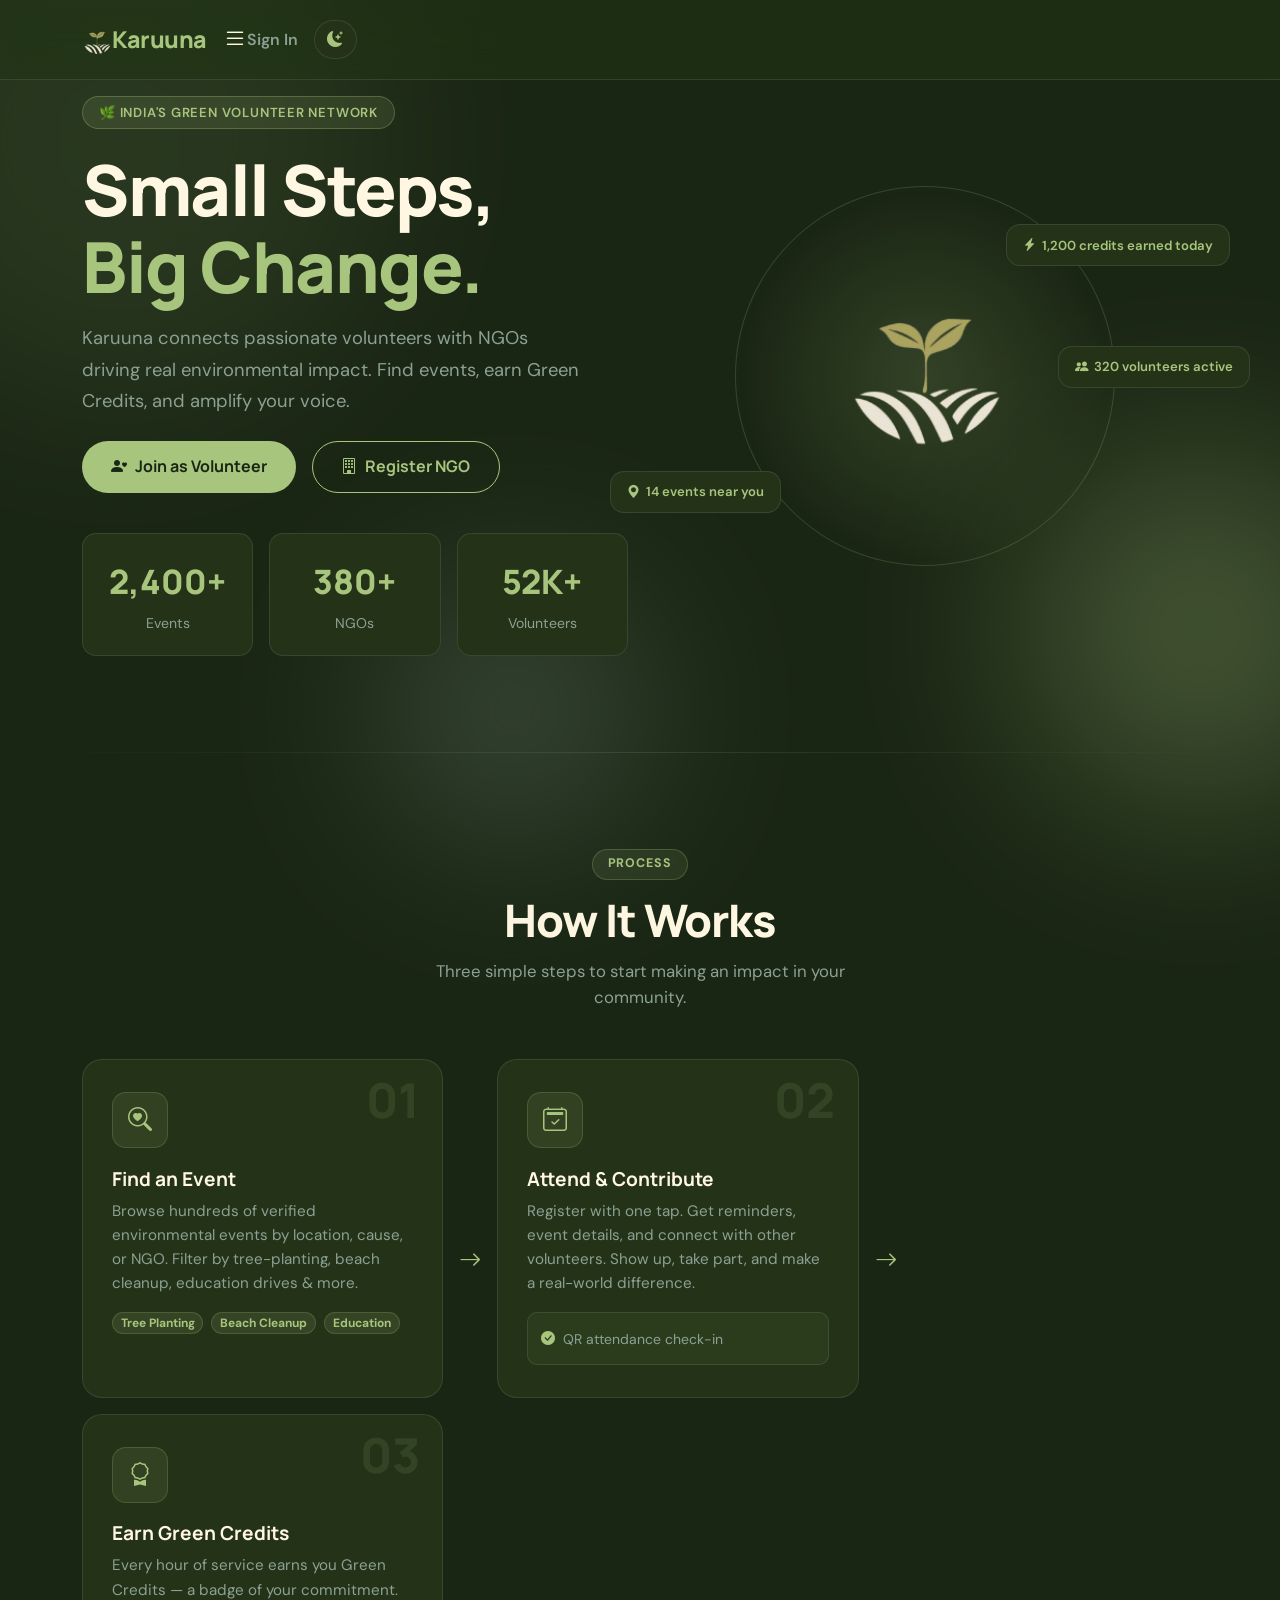
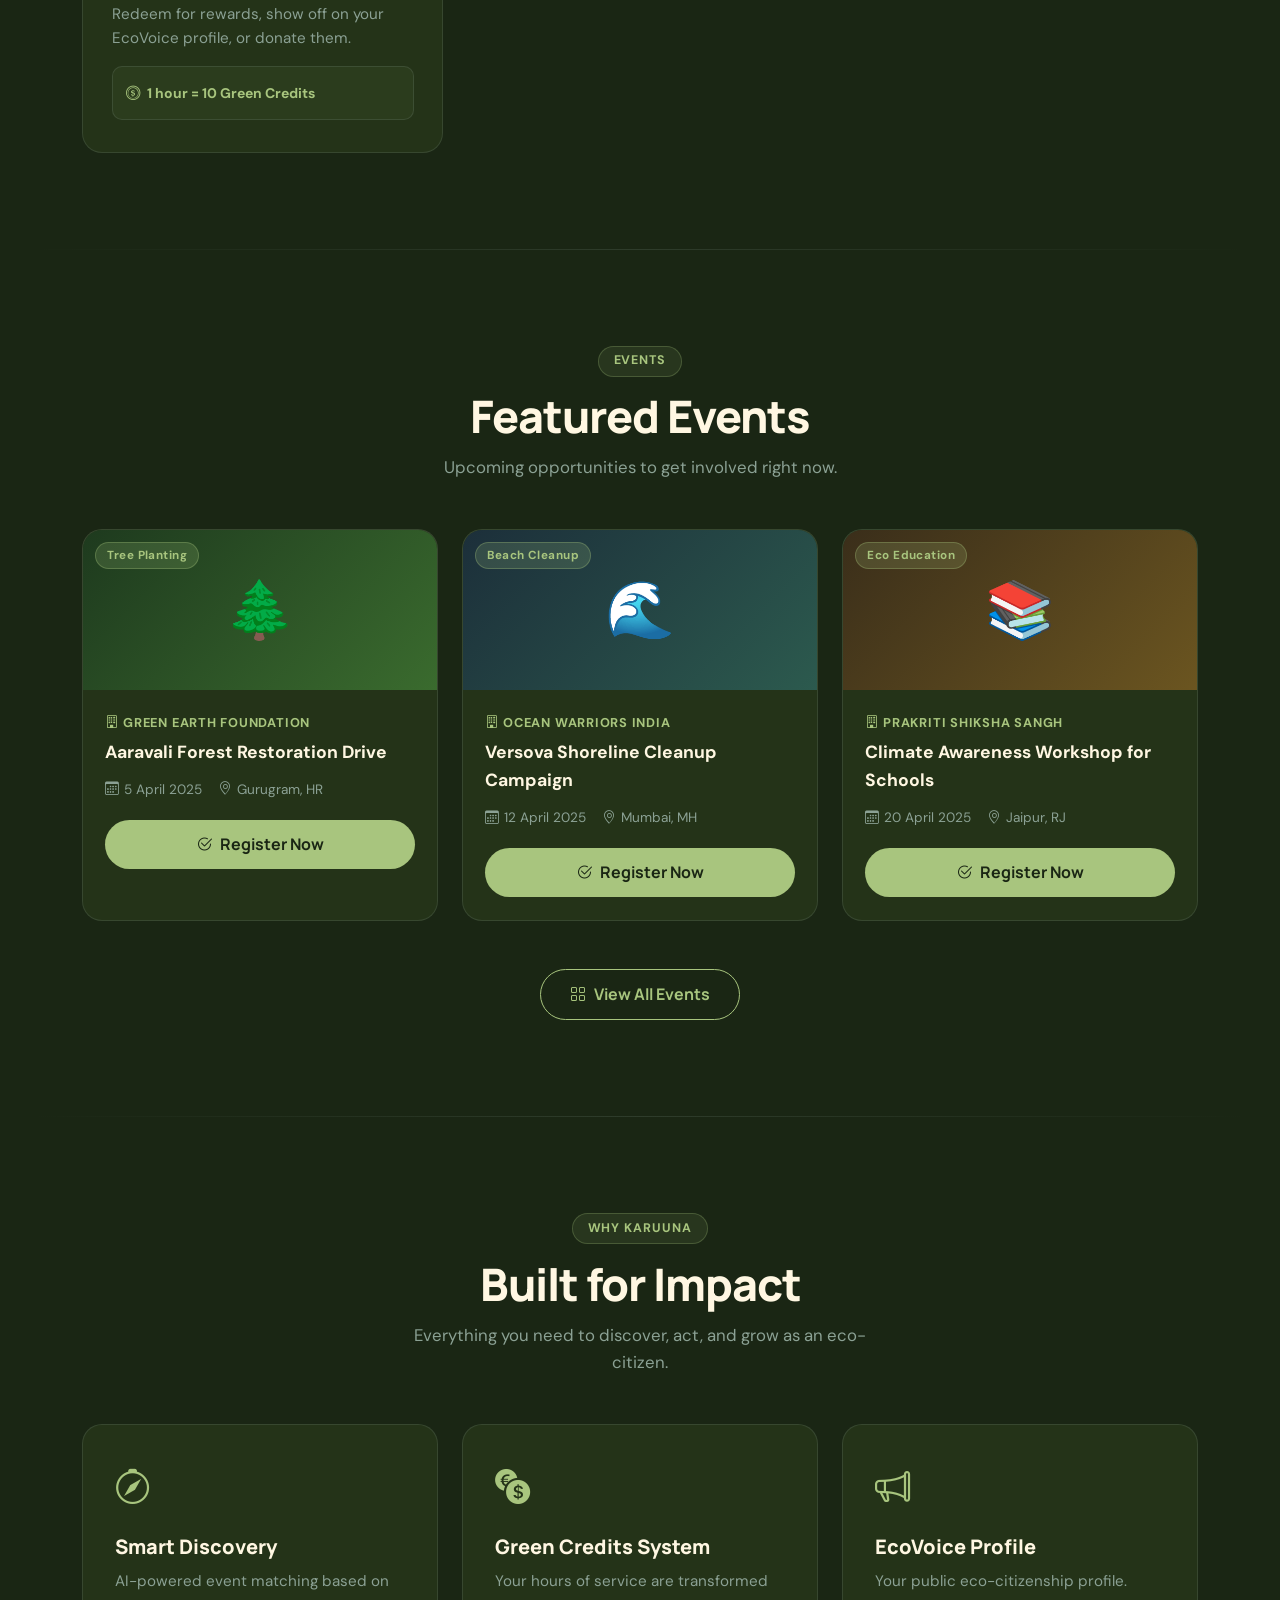
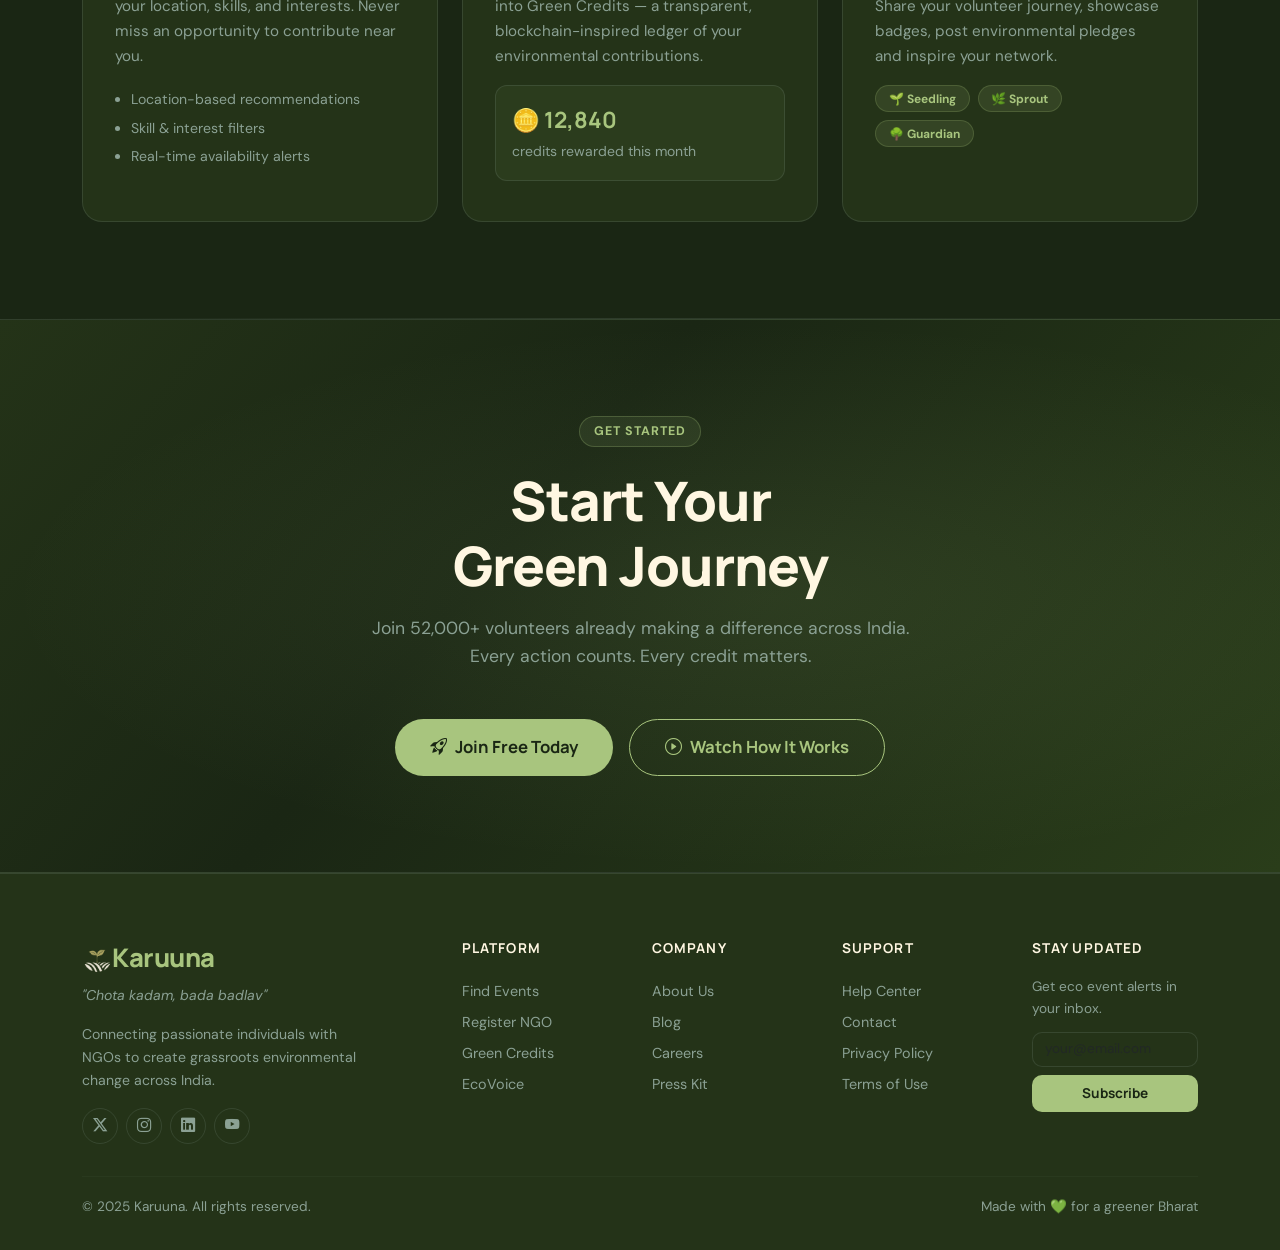
==== commit ba3d0514: "hiee" ====
--- a/index.html
+++ b/index.html
@@ -24,12 +24,6 @@
       <i class="bi bi-list fs-4"></i>
     </button>
     <div class="collapse navbar-collapse" id="navMenu">
-      <ul class="navbar-nav mx-auto gap-1">
-        <li class="nav-item"><a class="nav-link" href="index.html#how-it-works">How It Works</a></li>
-        <li class="nav-item"><a class="nav-link" href="events.html" data-nav-page="events.html">Events</a></li>
-        <li class="nav-item"><a class="nav-link" href="blog.html" data-nav-page="blog.html">Blog</a></li>
-        <li class="nav-item"><a class="nav-link" href="index.html#why-karuuna">Why Karuuna</a></li>
-      </ul>
       <div class="d-flex align-items-center gap-3 mt-3 mt-lg-0">
         <a href="login.html" class="nav-link" data-nav-page="login.html" style="font-weight:600;color:var(--text-muted)">Sign In</a>
         <button id="themeToggle" title="Toggle theme"> 
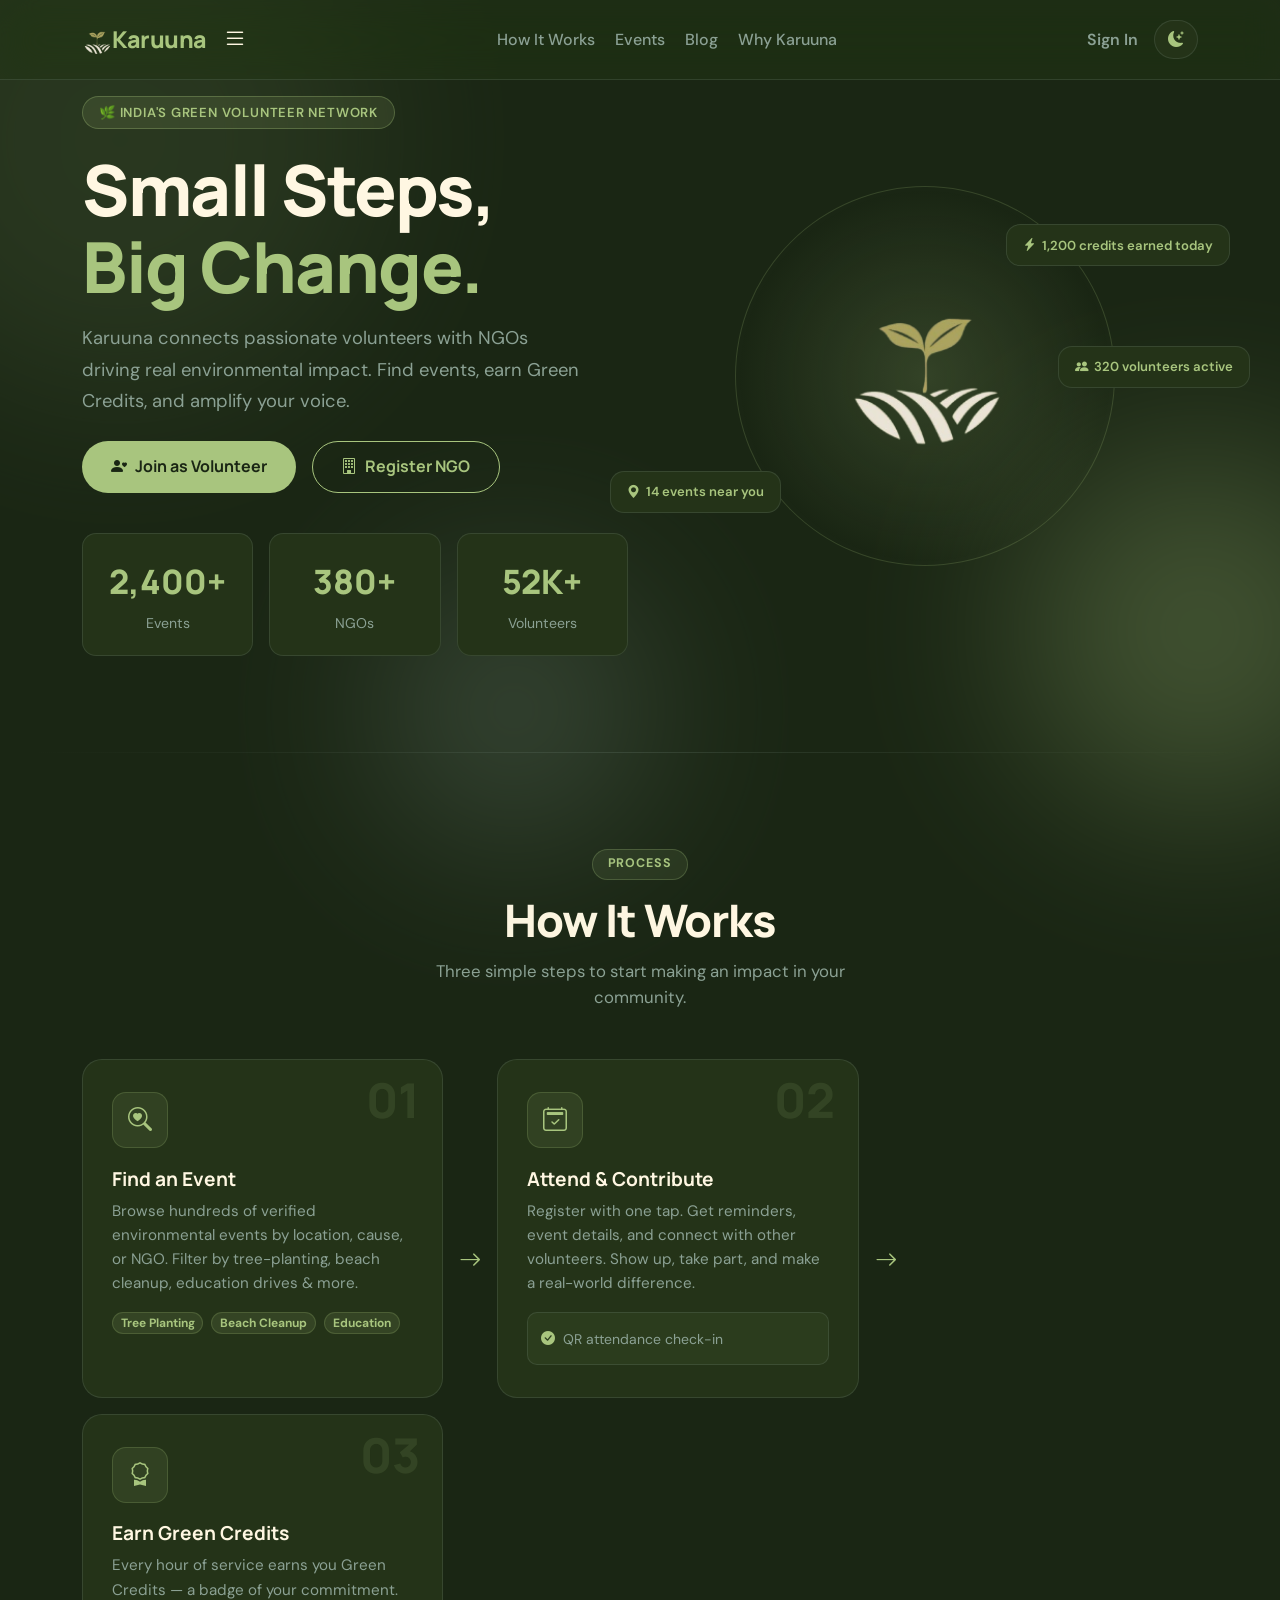
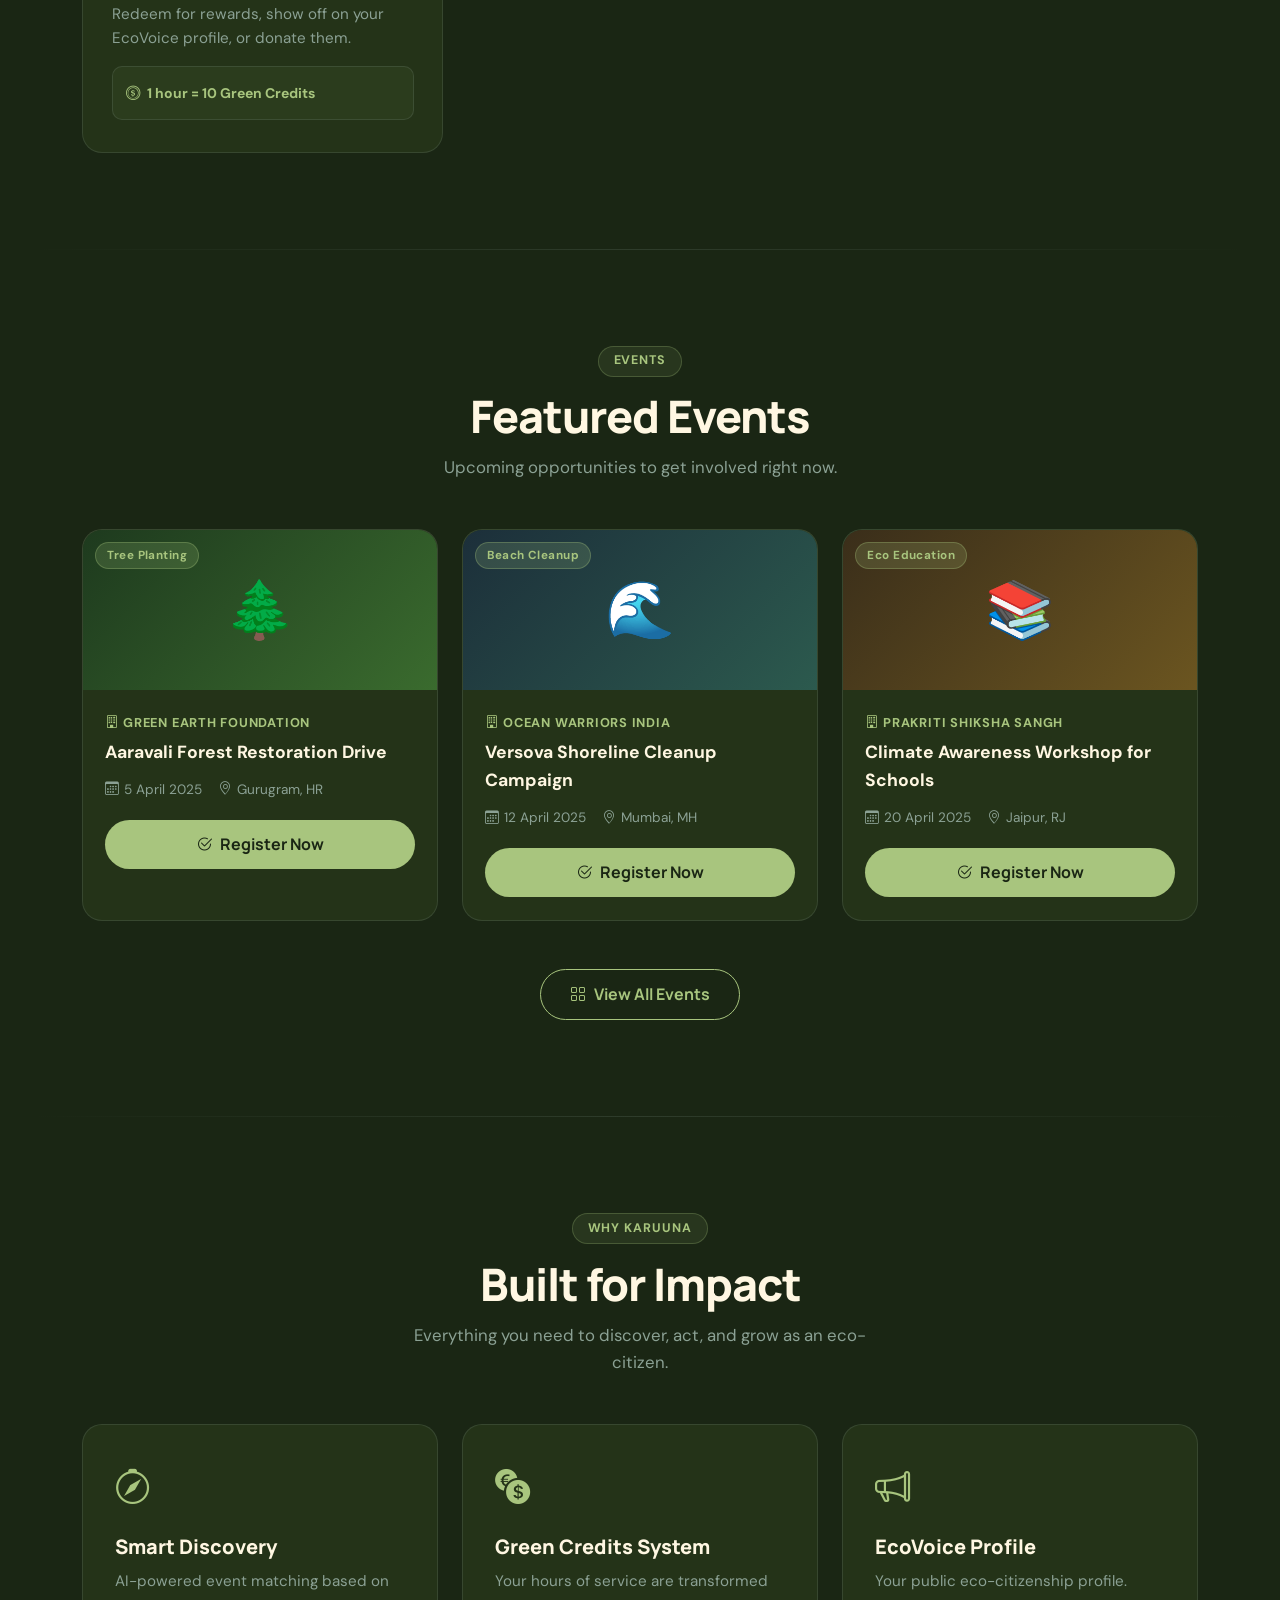
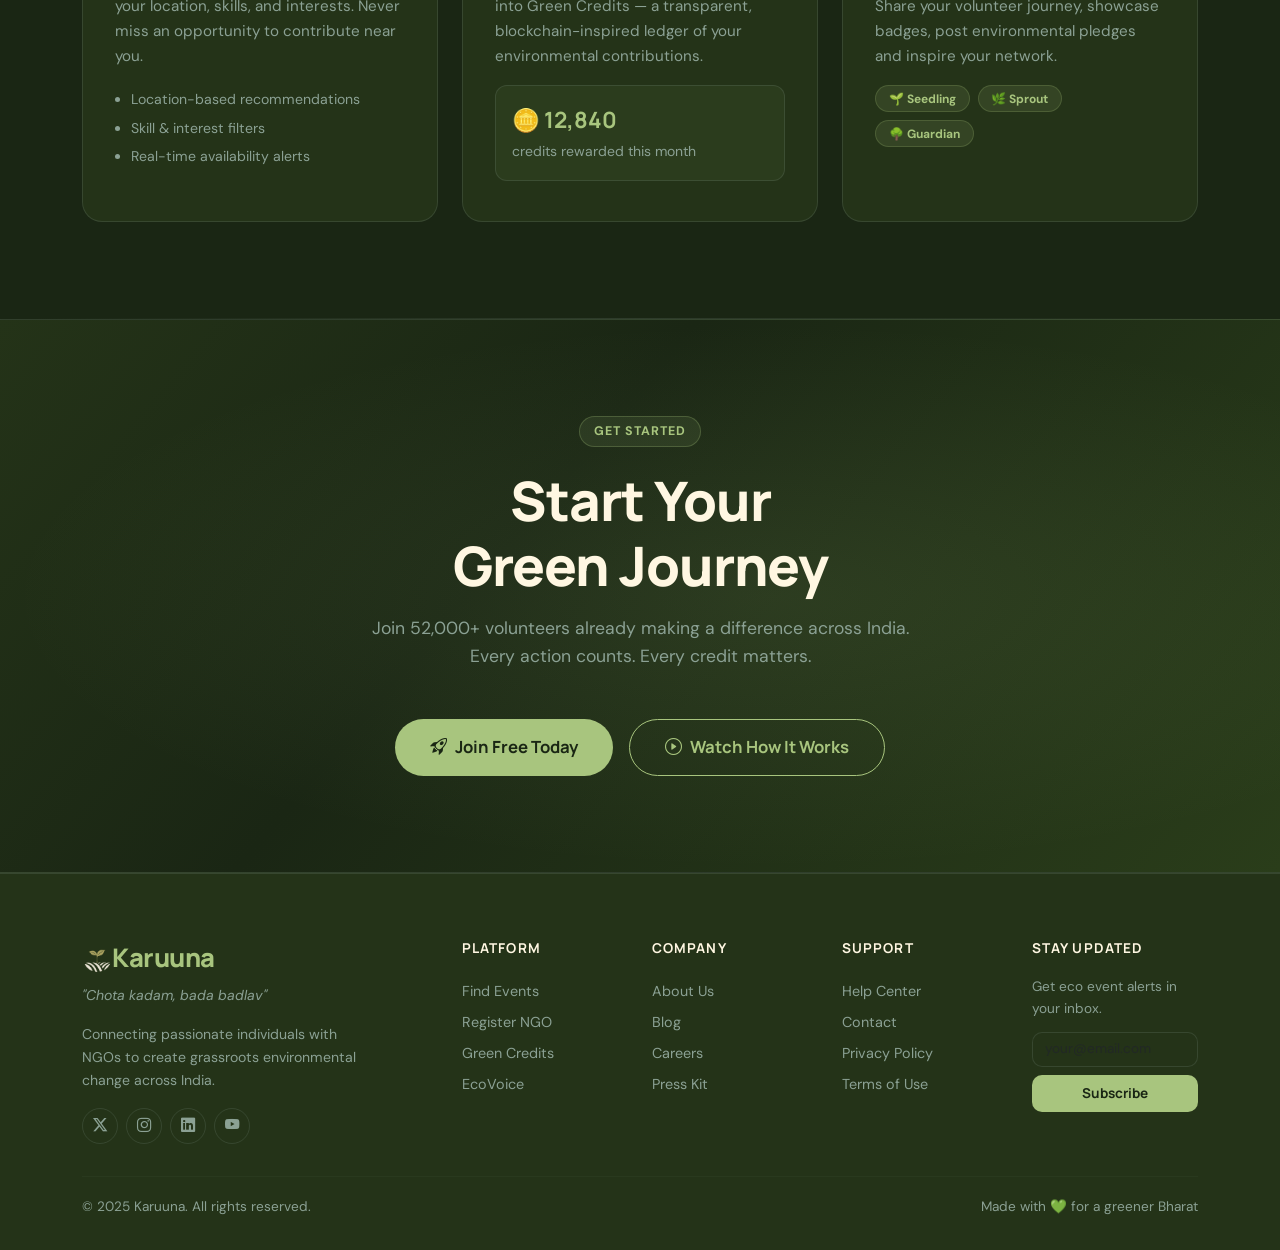
==== commit 44ba375a: "go" ====
--- a/index.html
+++ b/index.html
@@ -24,6 +24,12 @@
       <i class="bi bi-list fs-4"></i>
     </button>
     <div class="collapse navbar-collapse" id="navMenu">
+      <ul class="navbar-nav mx-auto gap-1">
+        <li class="nav-item"><a class="nav-link" href="index.html#how-it-works">How It Works</a></li>
+        <li class="nav-item"><a class="nav-link" href="events.html" data-nav-page="events.html">Events</a></li>
+        <li class="nav-item"><a class="nav-link" href="blog.html" data-nav-page="blog.html">Blog</a></li>
+        <li class="nav-item"><a class="nav-link" href="index.html#why-karuuna">Why Karuuna</a></li>
+      </ul>
       <div class="d-flex align-items-center gap-3 mt-3 mt-lg-0">
         <a href="login.html" class="nav-link" data-nav-page="login.html" style="font-weight:600;color:var(--text-muted)">Sign In</a>
         <button id="themeToggle" title="Toggle theme"> 
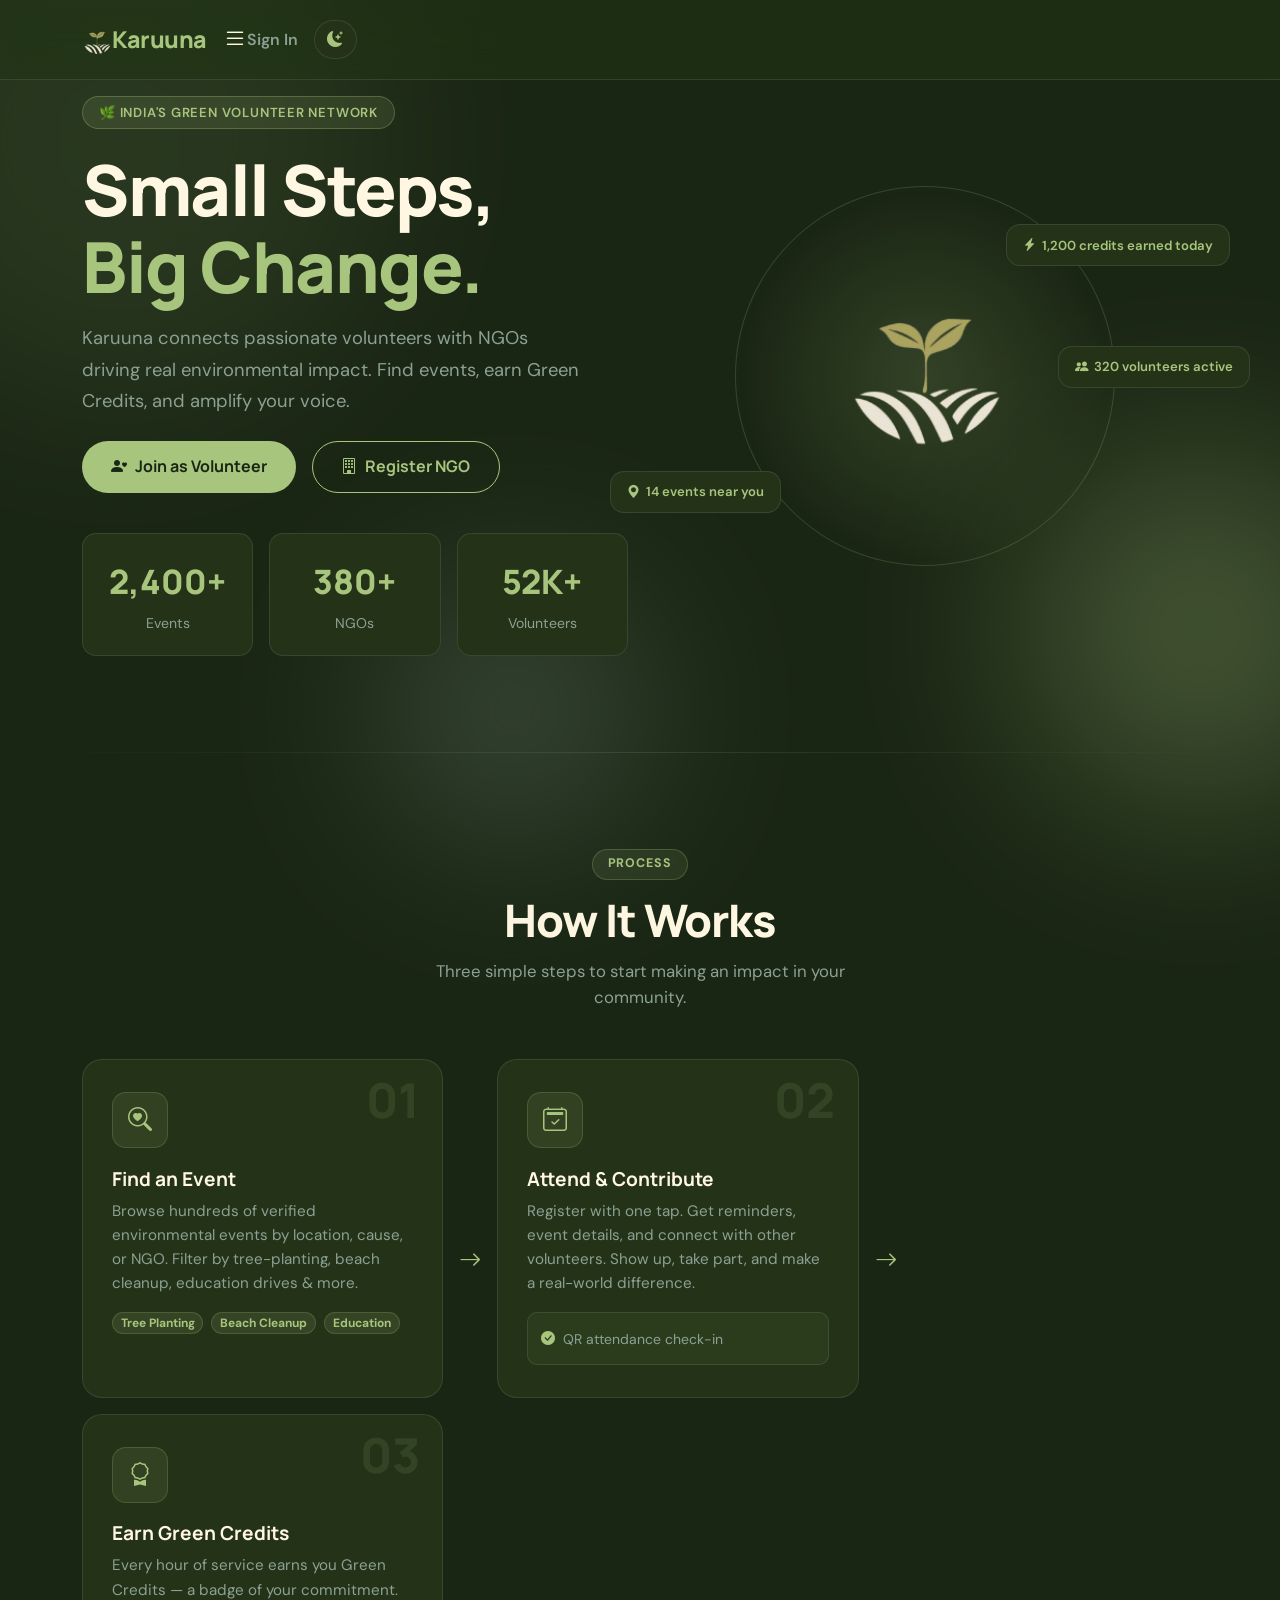
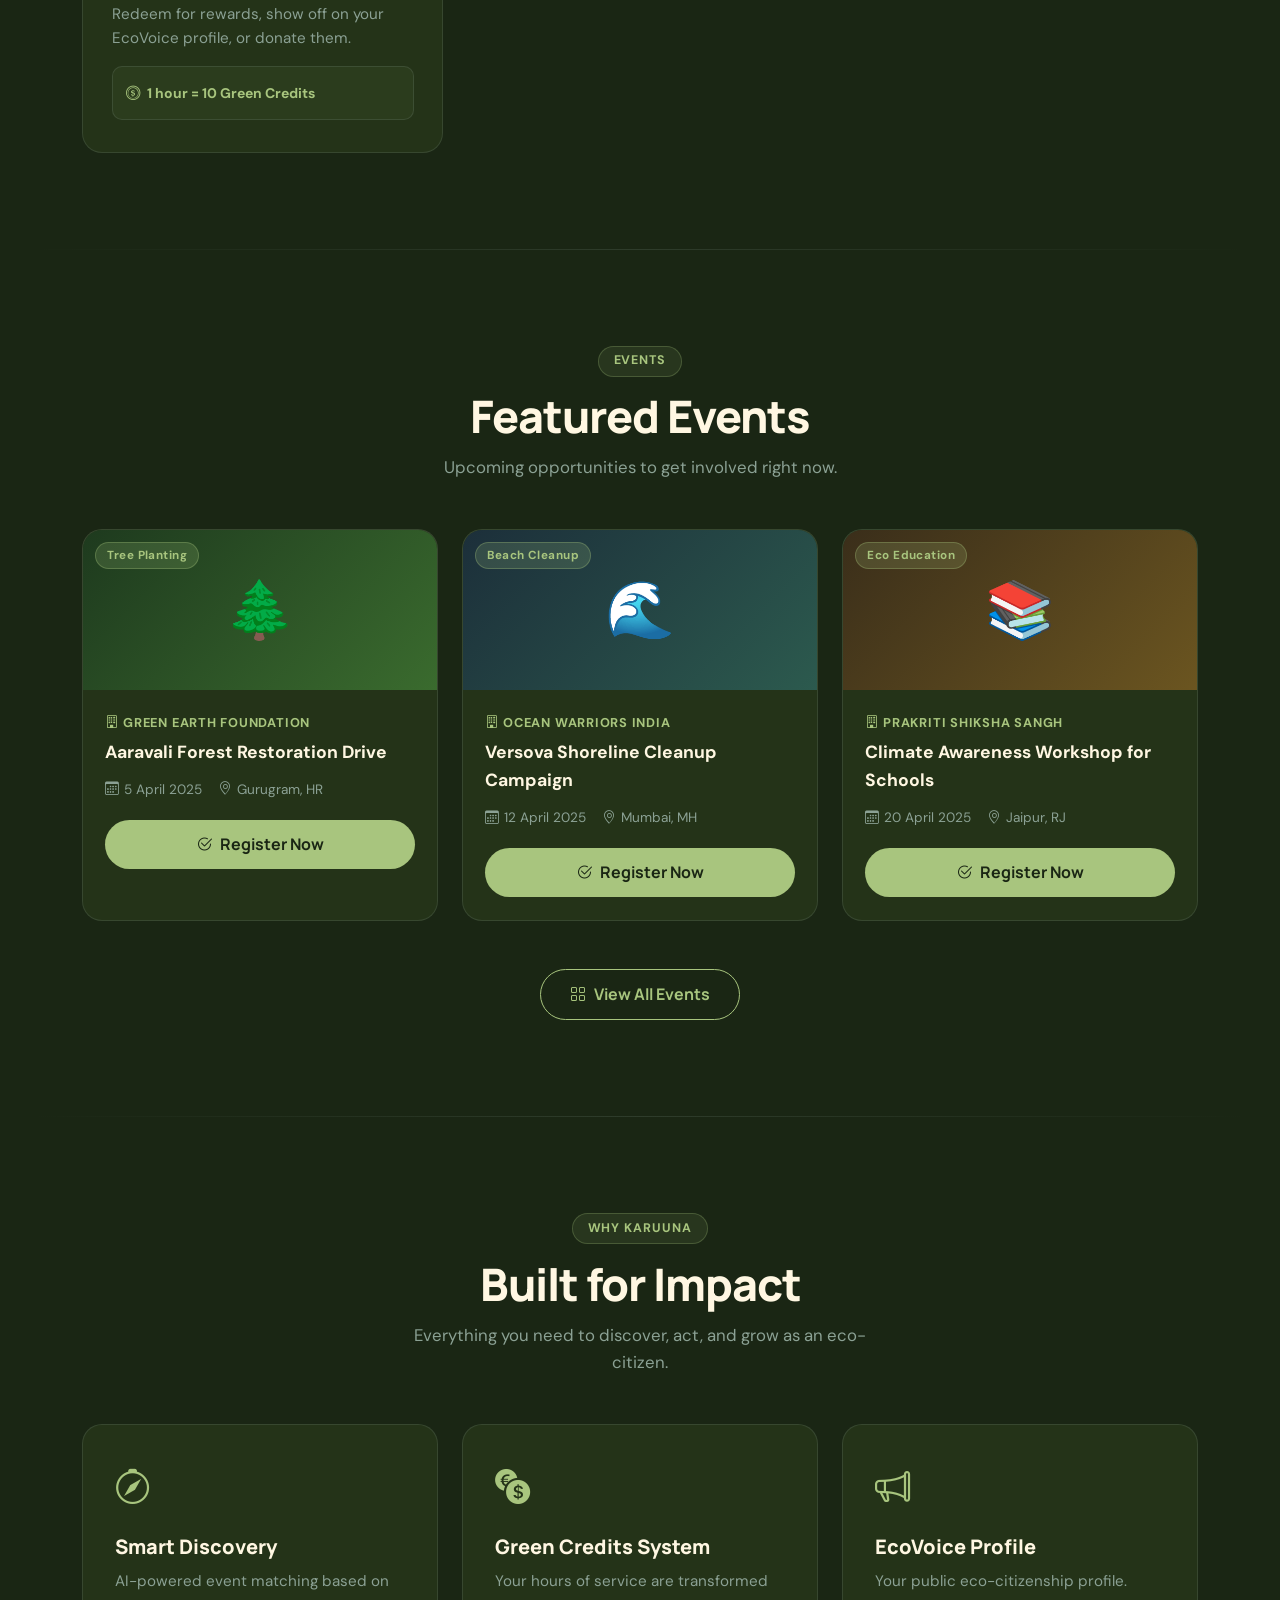
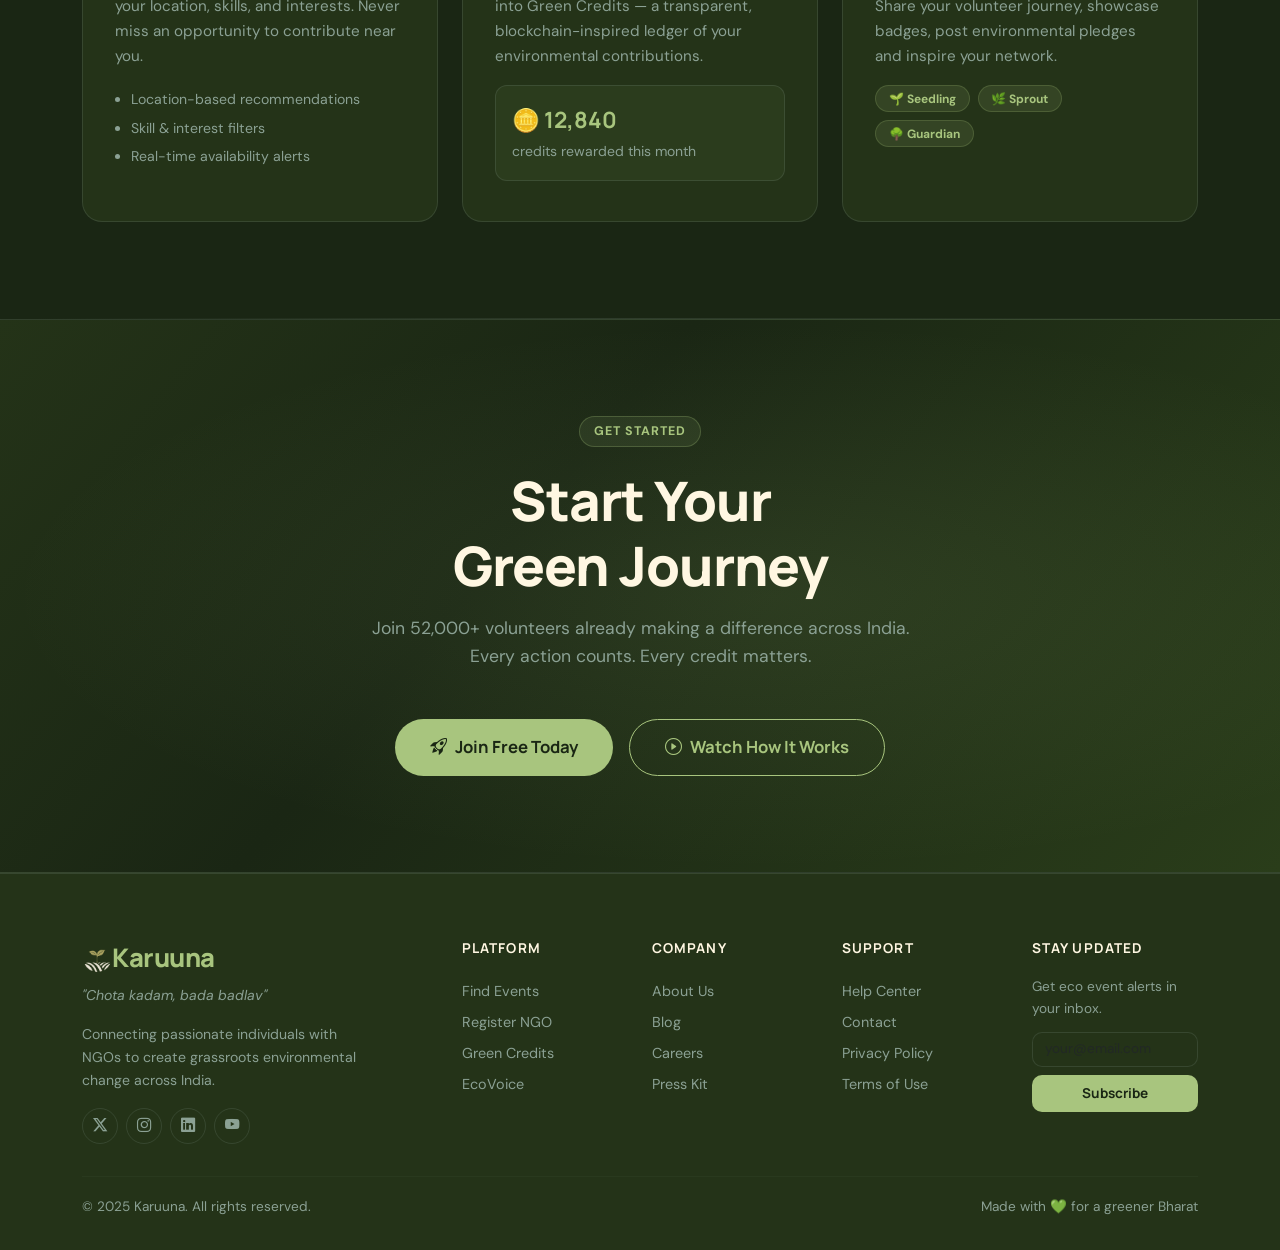
==== commit 3e464b21: "Merge branch 'main' of https://github.com/lavanithakur/webpage" ====
--- a/index.html
+++ b/index.html
@@ -24,12 +24,6 @@
       <i class="bi bi-list fs-4"></i>
     </button>
     <div class="collapse navbar-collapse" id="navMenu">
-      <ul class="navbar-nav mx-auto gap-1">
-        <li class="nav-item"><a class="nav-link" href="index.html#how-it-works">How It Works</a></li>
-        <li class="nav-item"><a class="nav-link" href="events.html" data-nav-page="events.html">Events</a></li>
-        <li class="nav-item"><a class="nav-link" href="blog.html" data-nav-page="blog.html">Blog</a></li>
-        <li class="nav-item"><a class="nav-link" href="index.html#why-karuuna">Why Karuuna</a></li>
-      </ul>
       <div class="d-flex align-items-center gap-3 mt-3 mt-lg-0">
         <a href="login.html" class="nav-link" data-nav-page="login.html" style="font-weight:600;color:var(--text-muted)">Sign In</a>
         <button id="themeToggle" title="Toggle theme"> 
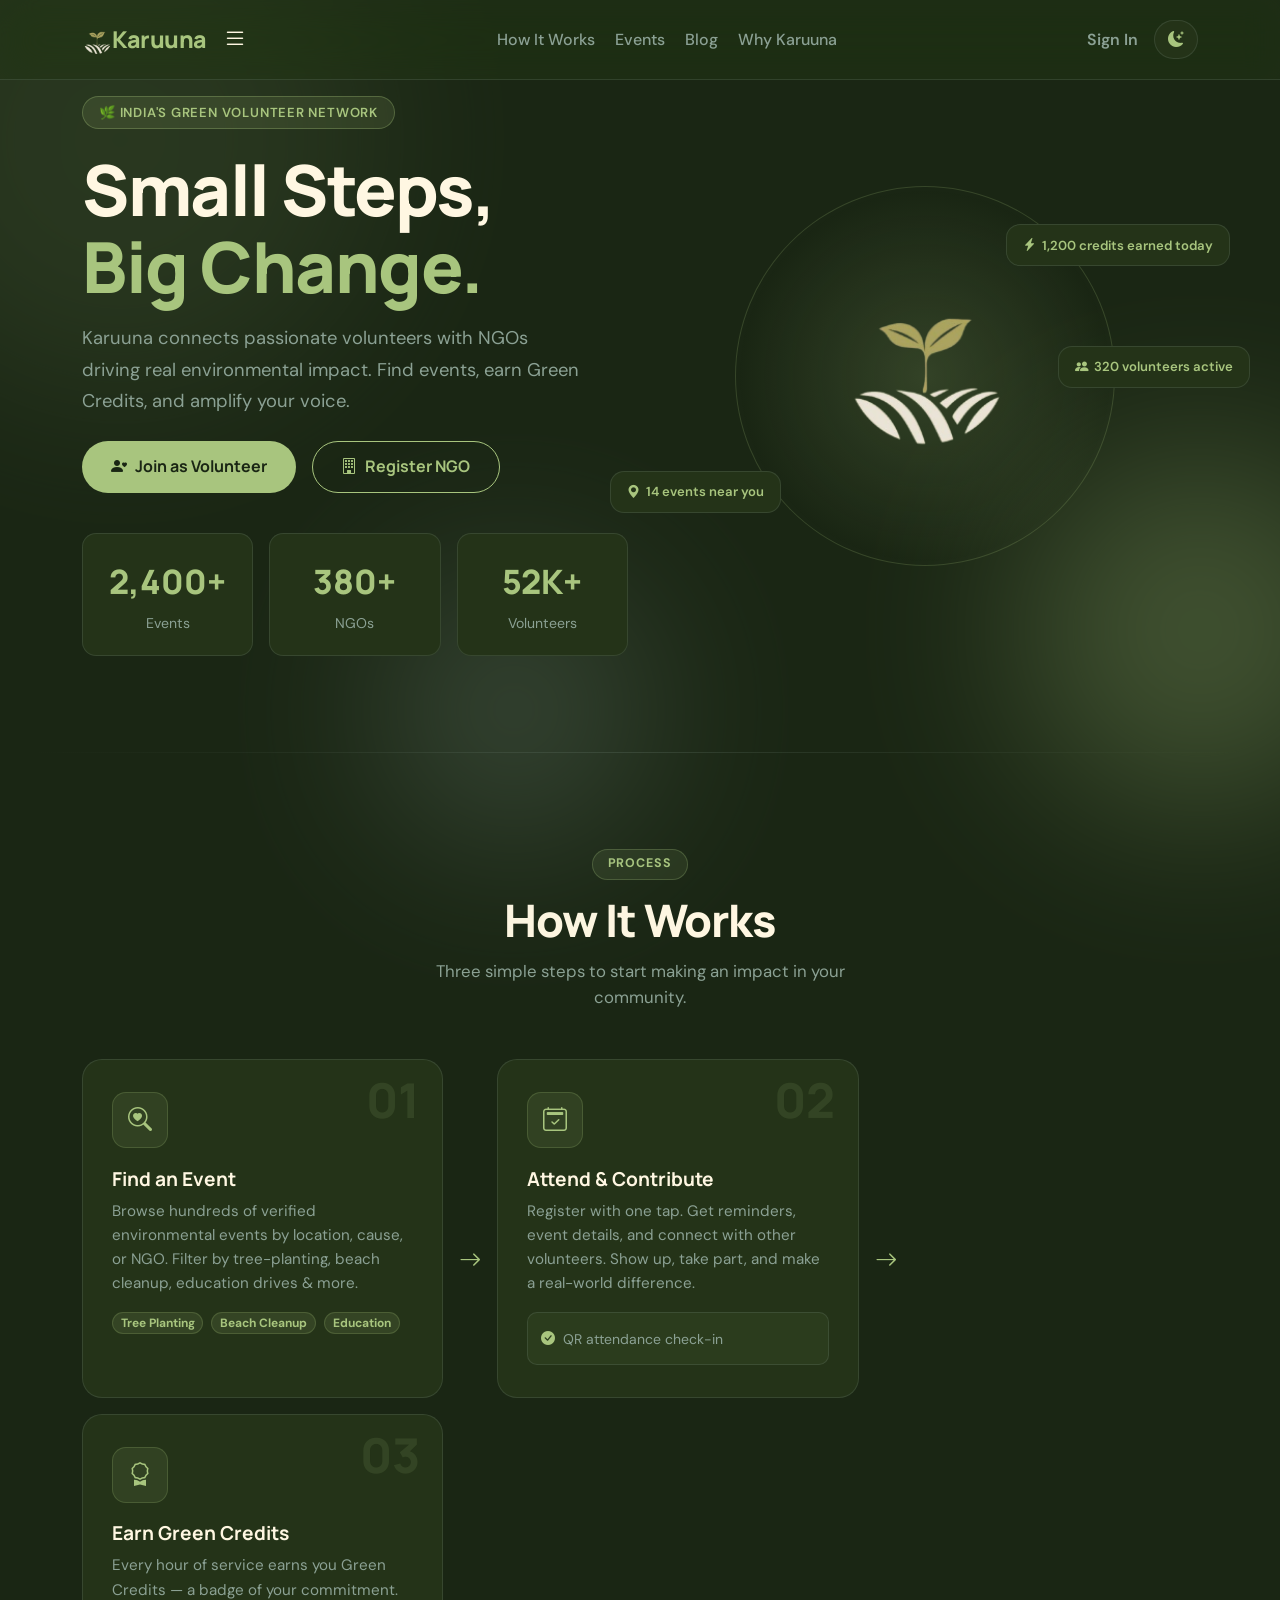
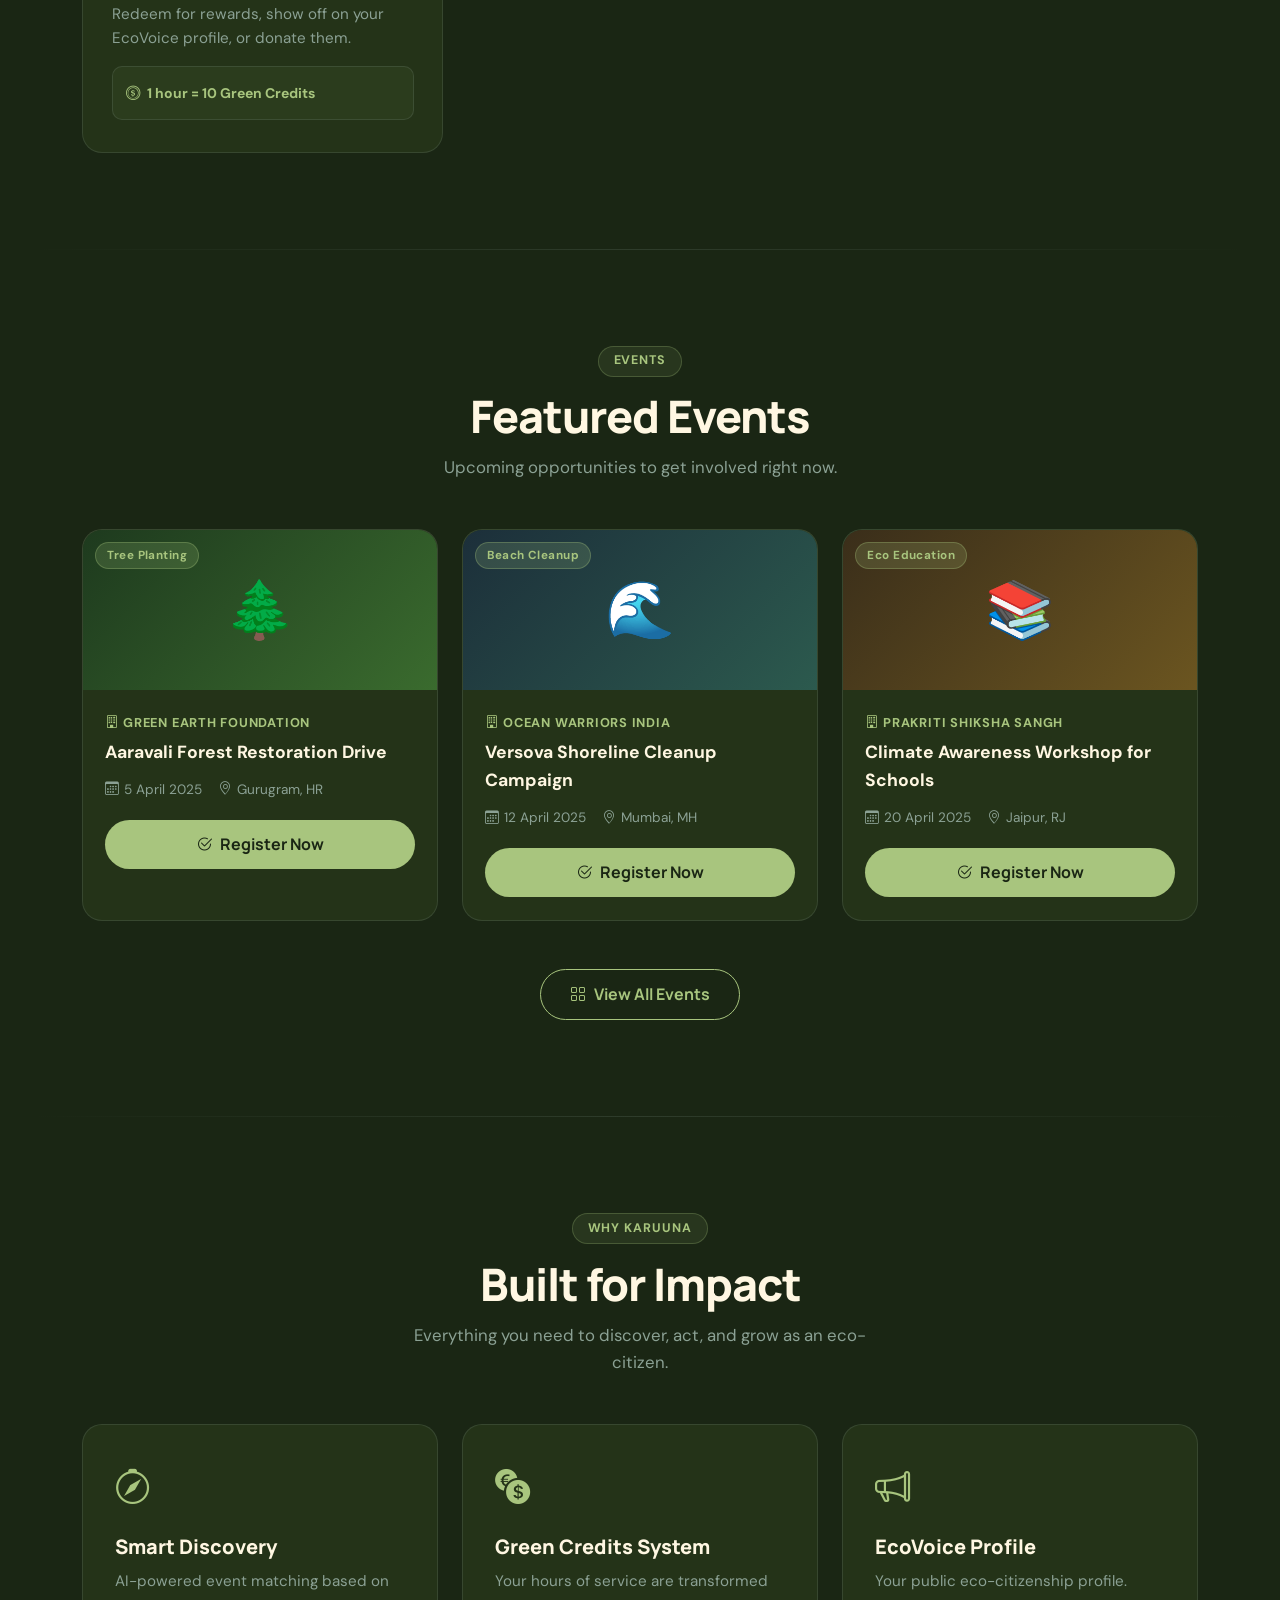
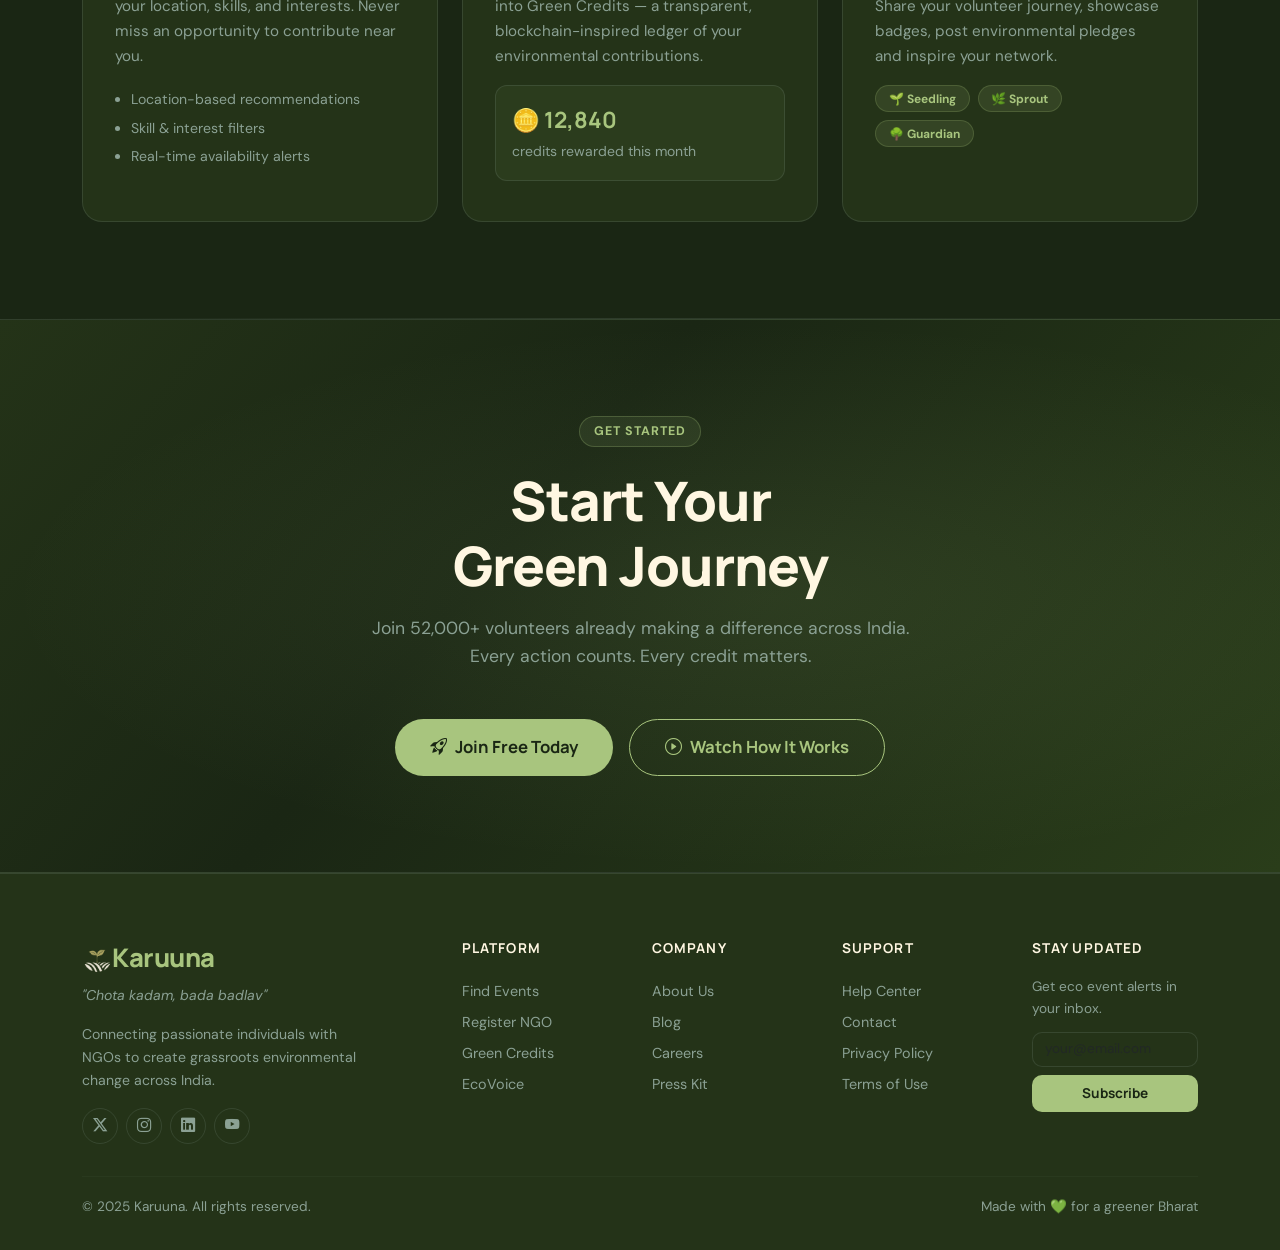
==== commit 68272e23: "hi" ====
--- a/index.html
+++ b/index.html
@@ -24,6 +24,12 @@
       <i class="bi bi-list fs-4"></i>
     </button>
     <div class="collapse navbar-collapse" id="navMenu">
+      <ul class="navbar-nav mx-auto gap-1">
+        <li class="nav-item"><a class="nav-link" href="index.html#how-it-works">How It Works</a></li>
+        <li class="nav-item"><a class="nav-link" href="events.html" data-nav-page="events.html">Events</a></li>
+        <li class="nav-item"><a class="nav-link" href="blog.html" data-nav-page="blog.html">Blog</a></li>
+        <li class="nav-item"><a class="nav-link" href="index.html#why-karuuna">Why Karuuna</a></li>
+      </ul>
       <div class="d-flex align-items-center gap-3 mt-3 mt-lg-0">
         <a href="login.html" class="nav-link" data-nav-page="login.html" style="font-weight:600;color:var(--text-muted)">Sign In</a>
         <button id="themeToggle" title="Toggle theme"> 
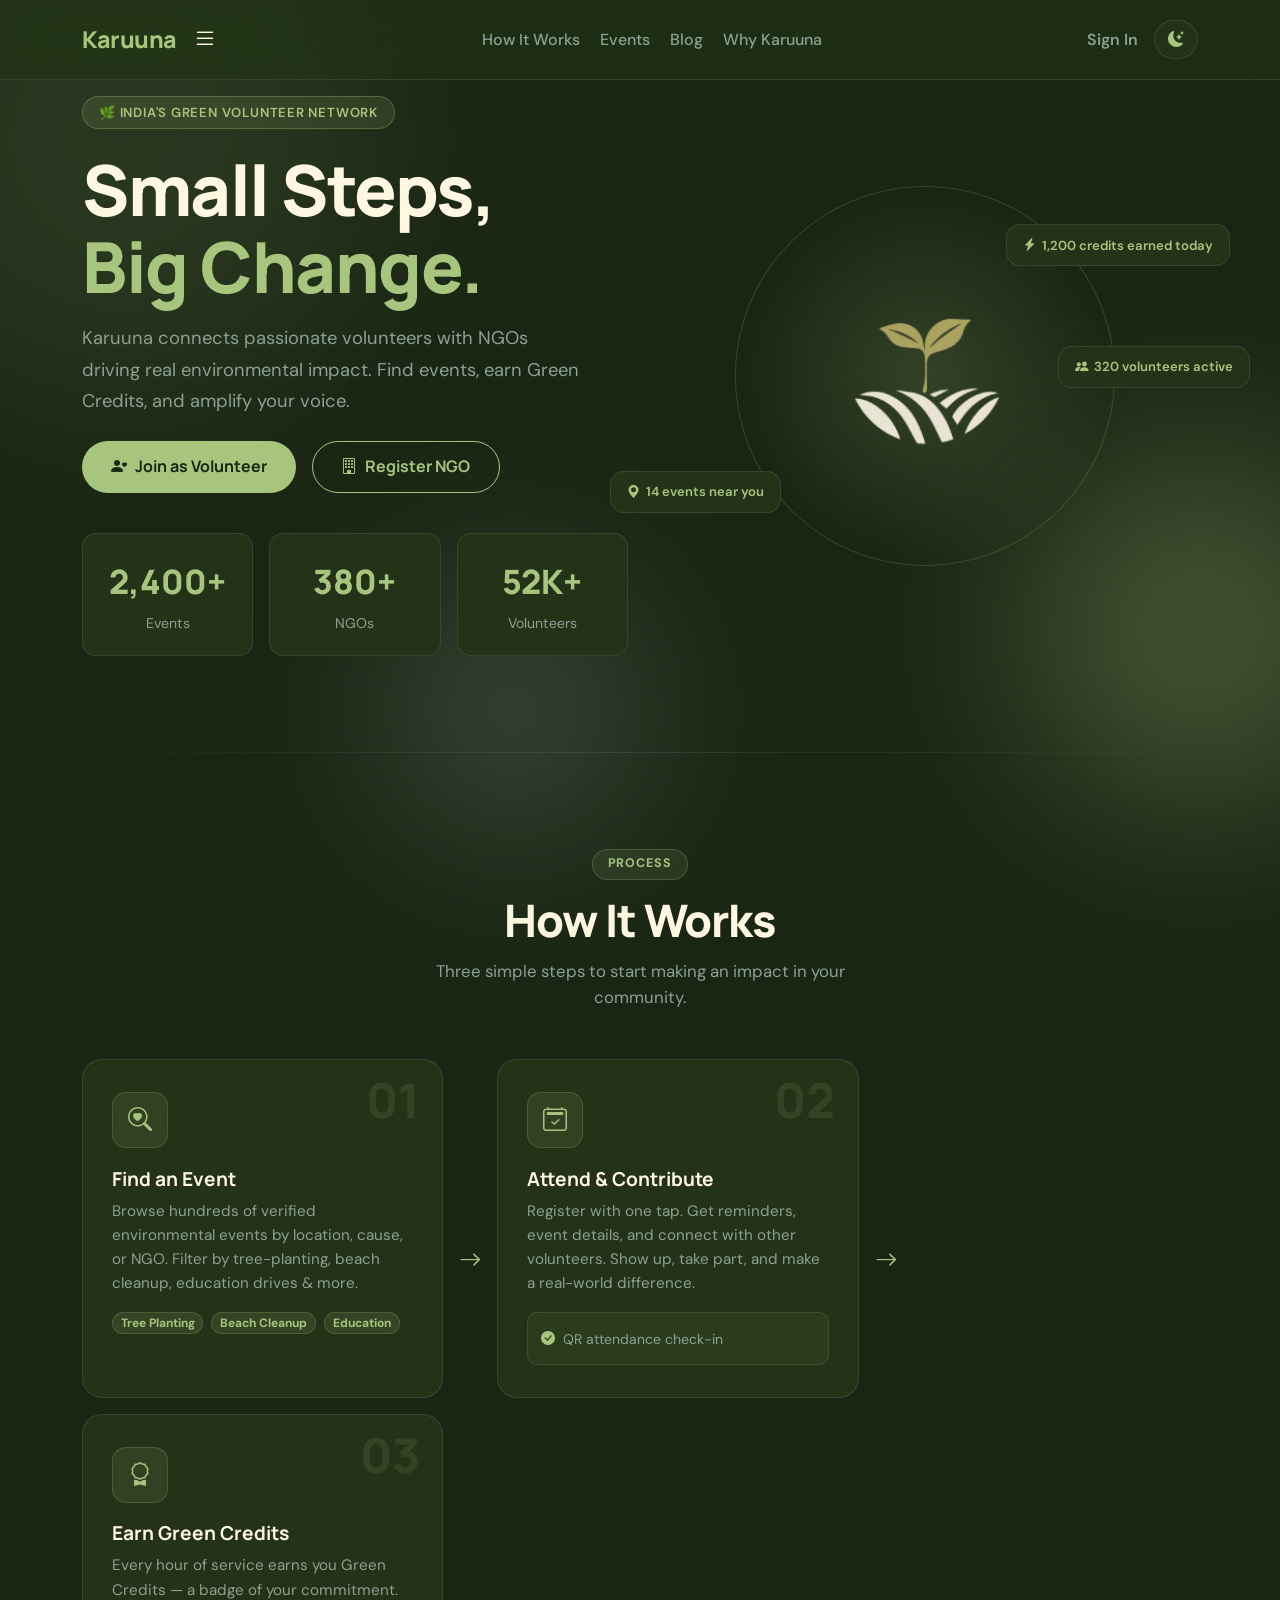
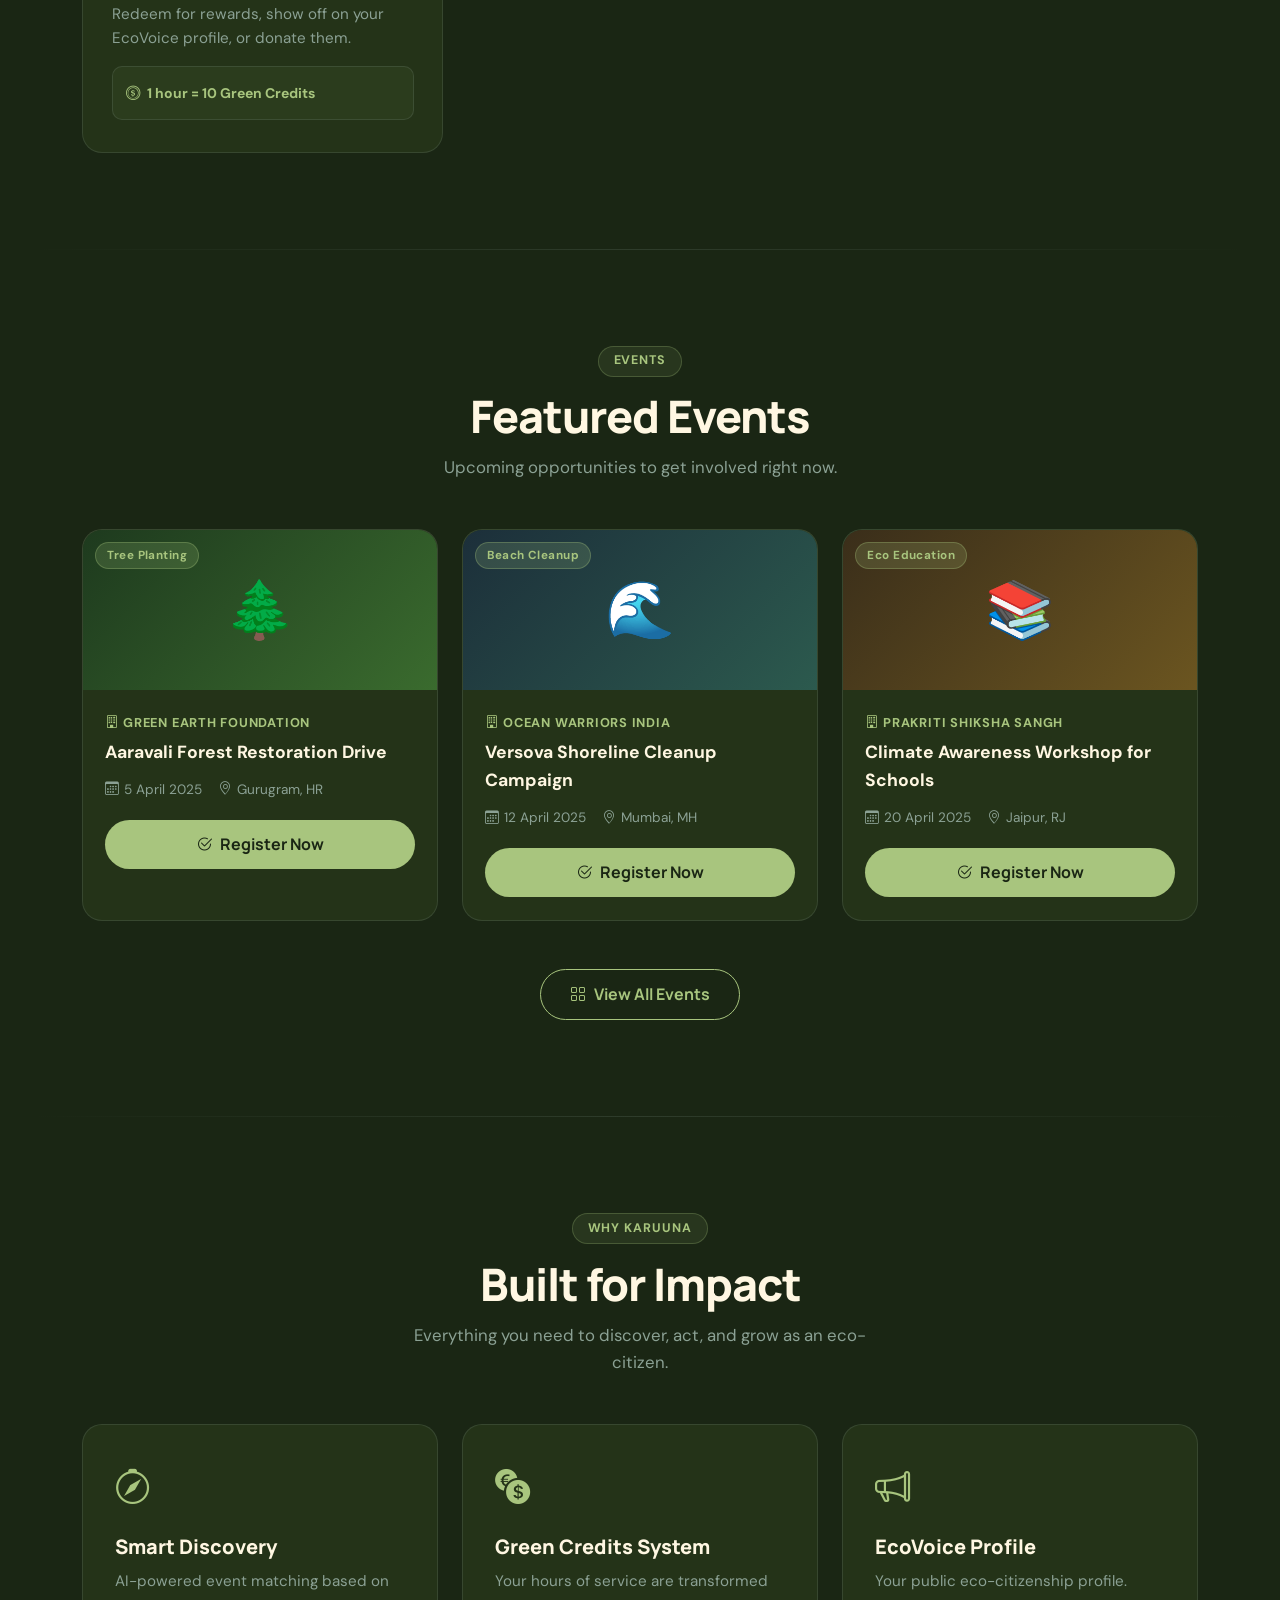
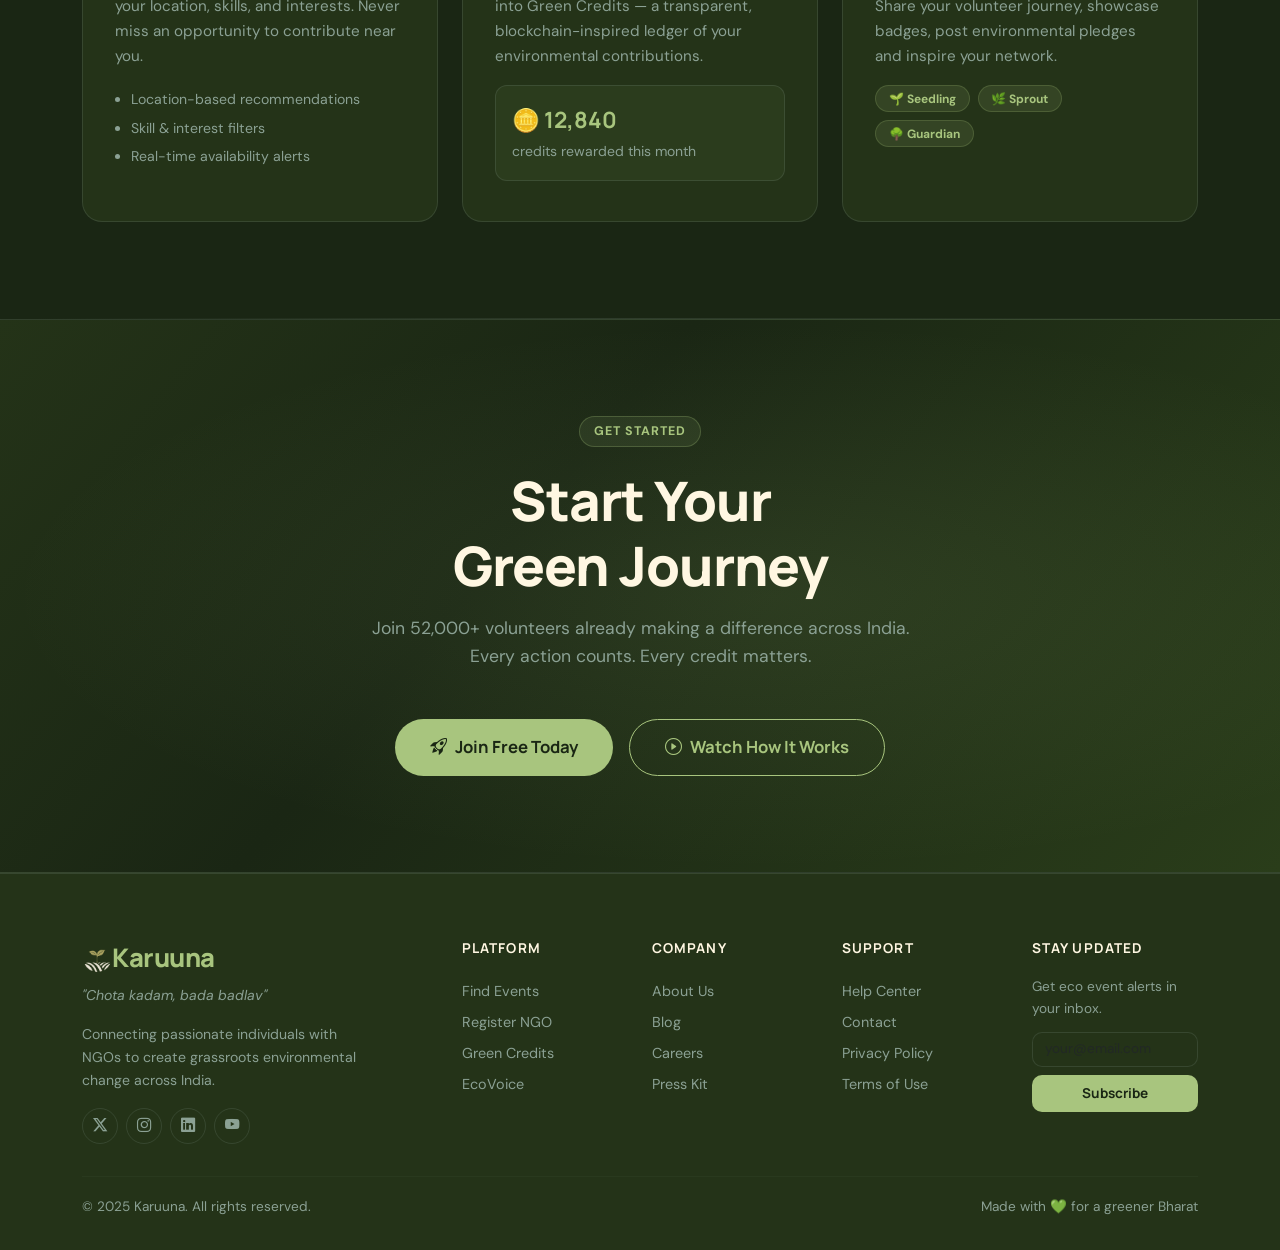
==== commit 5e11a846: "rr" ====
--- a/index.html
+++ b/index.html
@@ -19,7 +19,7 @@
 <!-- ══════════ NAVBAR ══════════ -->
 <nav id="mainNav" class="navbar navbar-expand-lg">
   <div class="container">
-    <a class="navbar-brand ripple-btn" href="#"><img src="image/weblogo.png" alt="logo" width="30">Karuuna </a>
+    <a class="navbar-brand ripple-btn" href="#">Karuuna </a>
     <!-- <button class="navbar-toggler border-0" type="button" data-bs-toggle="collapse" data-bs-target="#navMenu" style="color:var(--accent)"> -->
       <i class="bi bi-list fs-4"></i>
     </button>
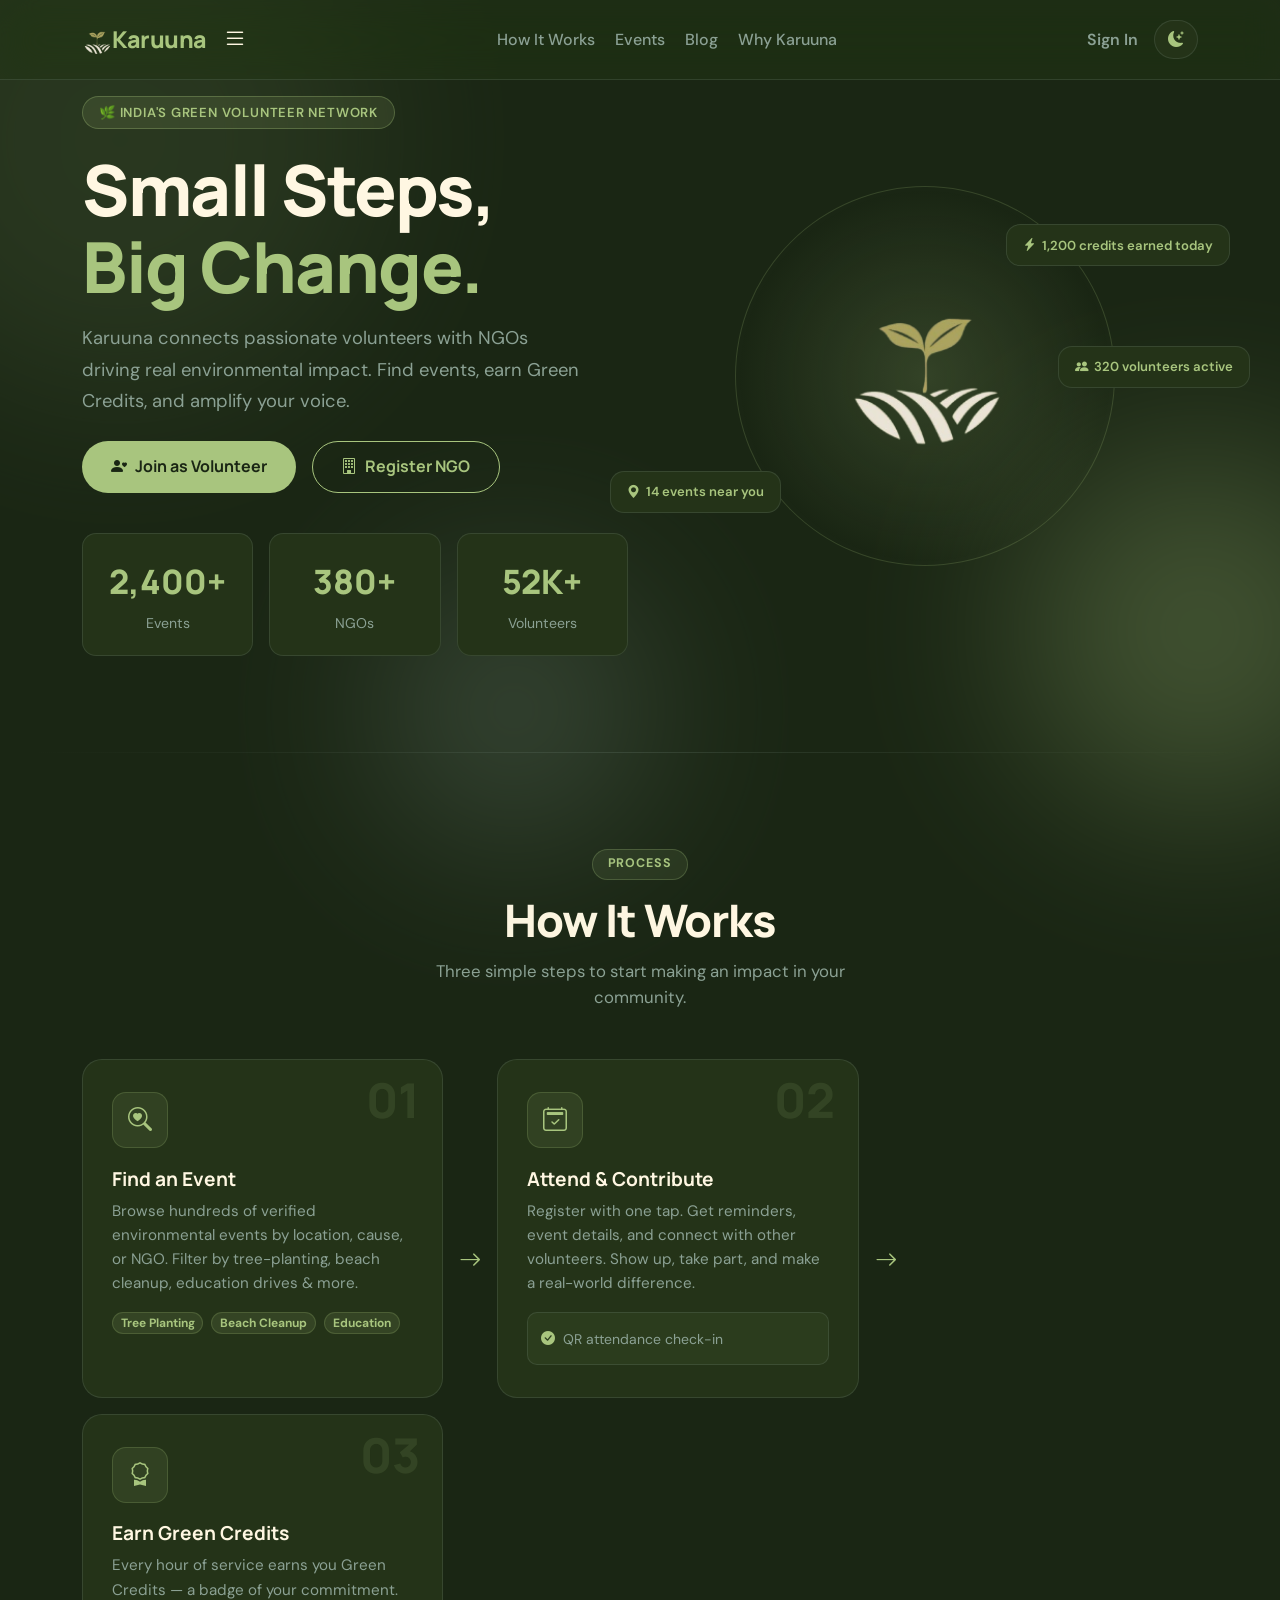
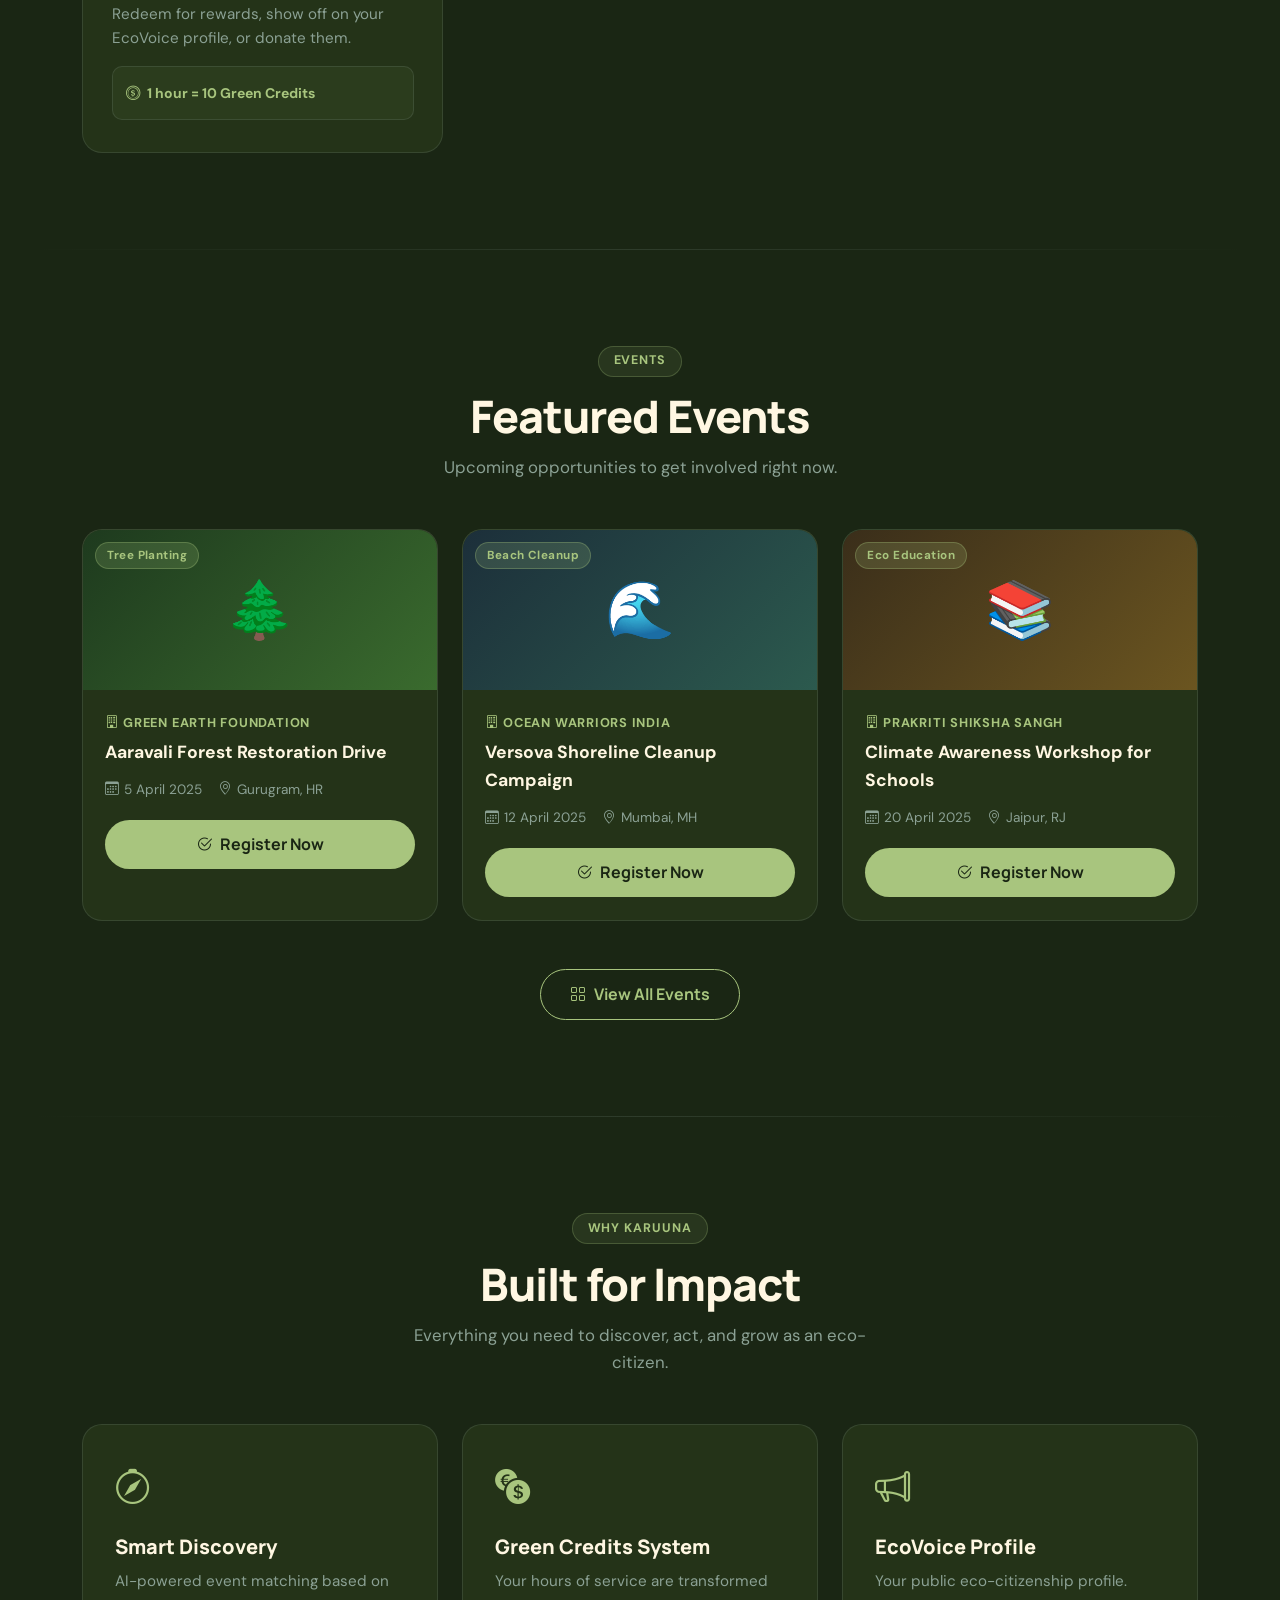
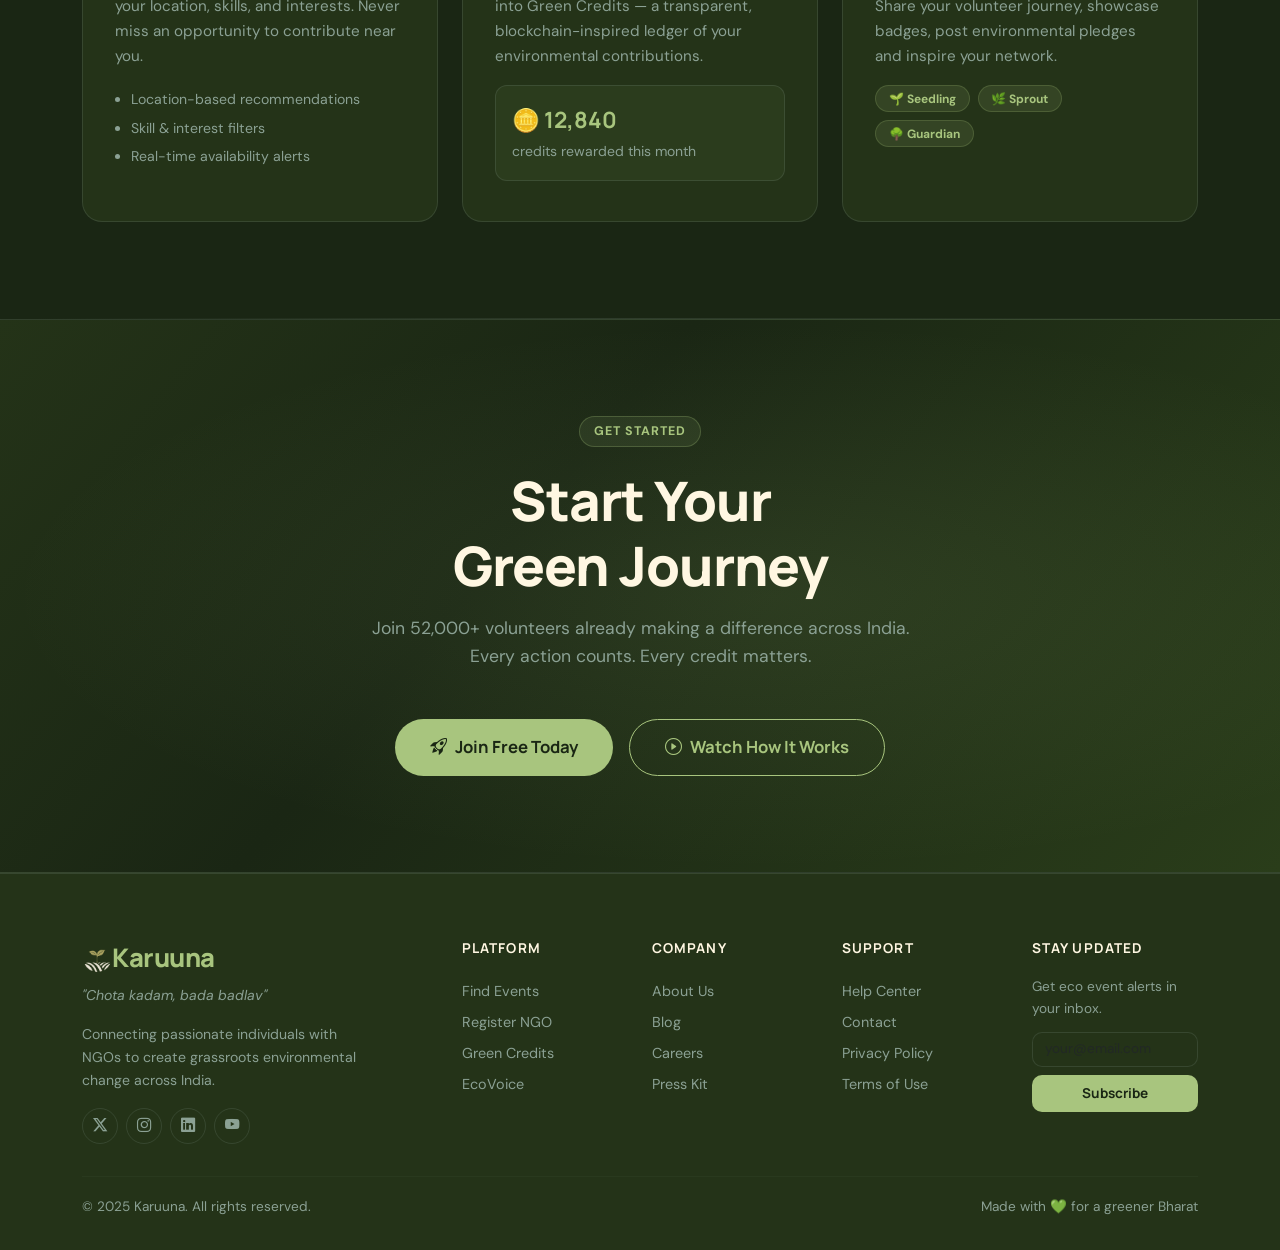
==== commit a57b625d: "hi" ====
--- a/index.html
+++ b/index.html
@@ -19,7 +19,7 @@
 <!-- ══════════ NAVBAR ══════════ -->
 <nav id="mainNav" class="navbar navbar-expand-lg">
   <div class="container">
-    <a class="navbar-brand ripple-btn" href="#">Karuuna </a>
+    <a class="navbar-brand ripple-btn" href="#"><img src="image/weblogo.png" alt="logo" width="30">Karuuna </a>
     <!-- <button class="navbar-toggler border-0" type="button" data-bs-toggle="collapse" data-bs-target="#navMenu" style="color:var(--accent)"> -->
       <i class="bi bi-list fs-4"></i>
     </button>
